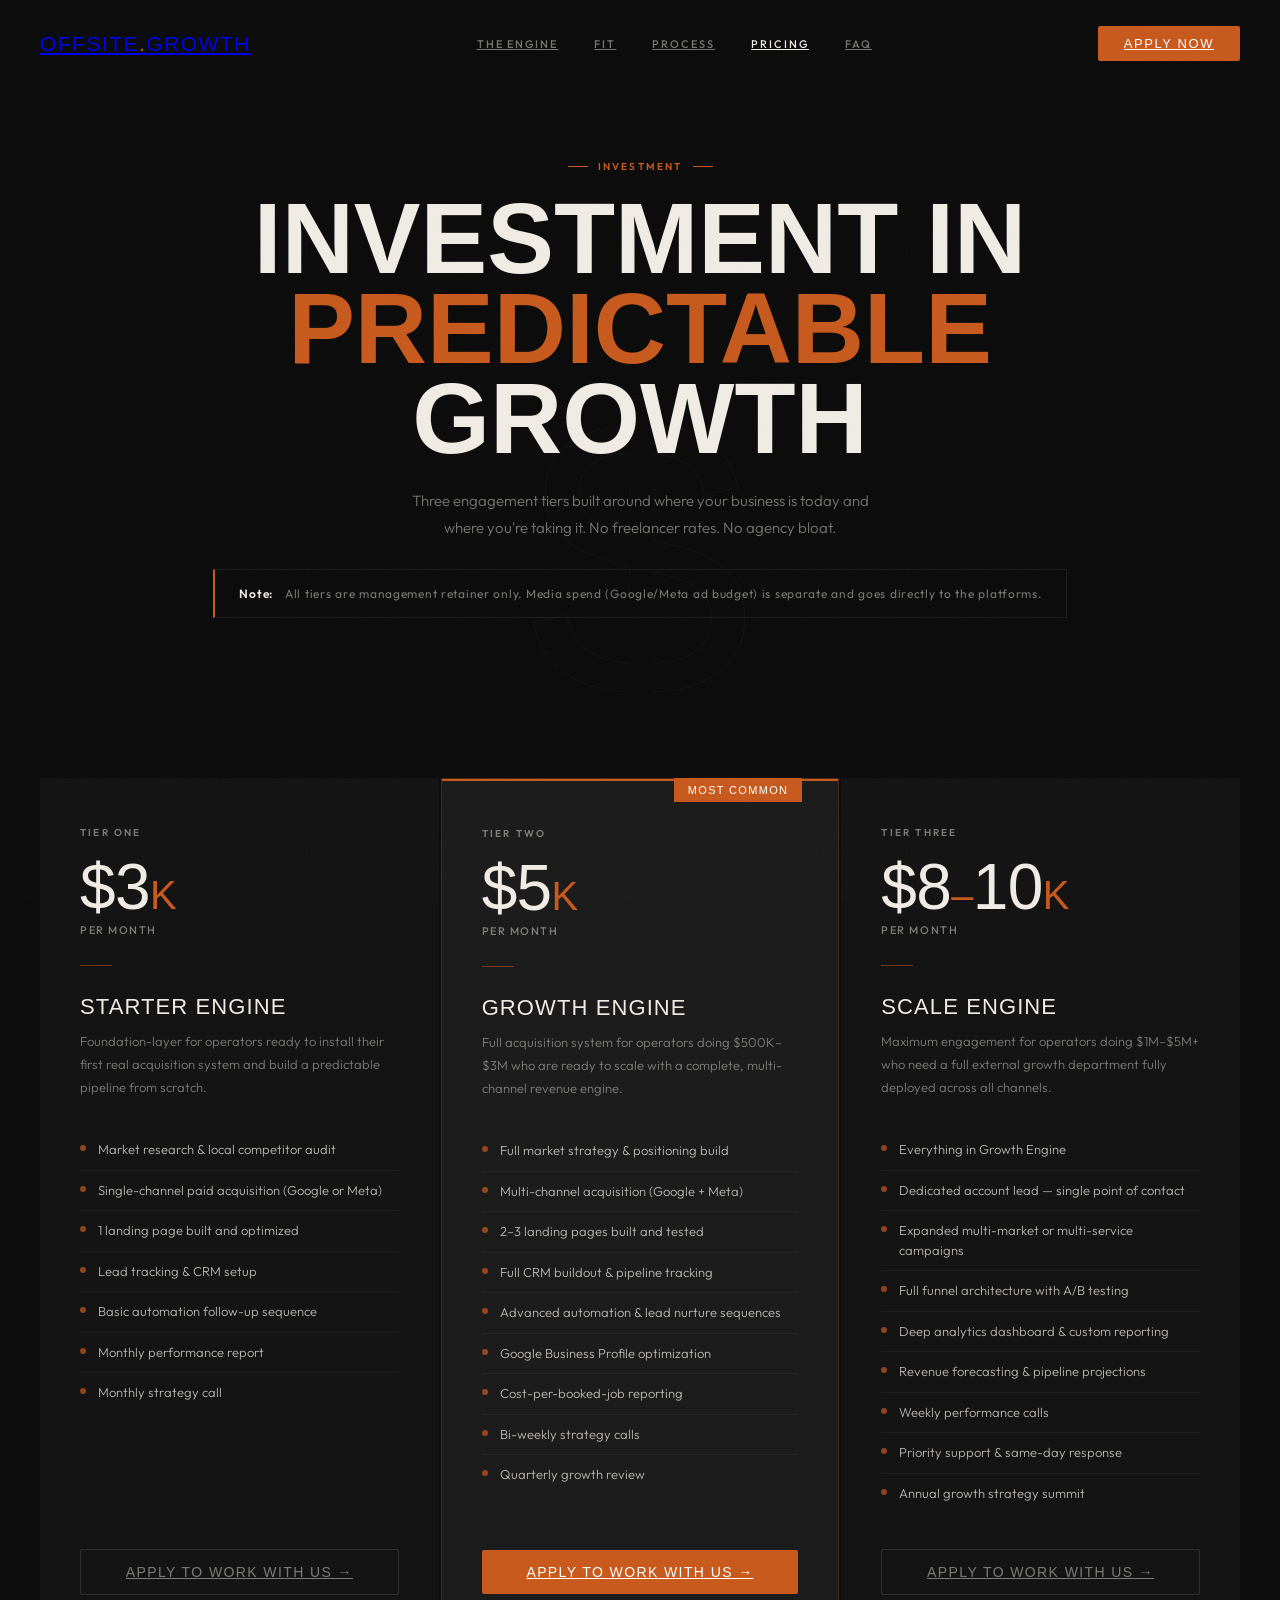
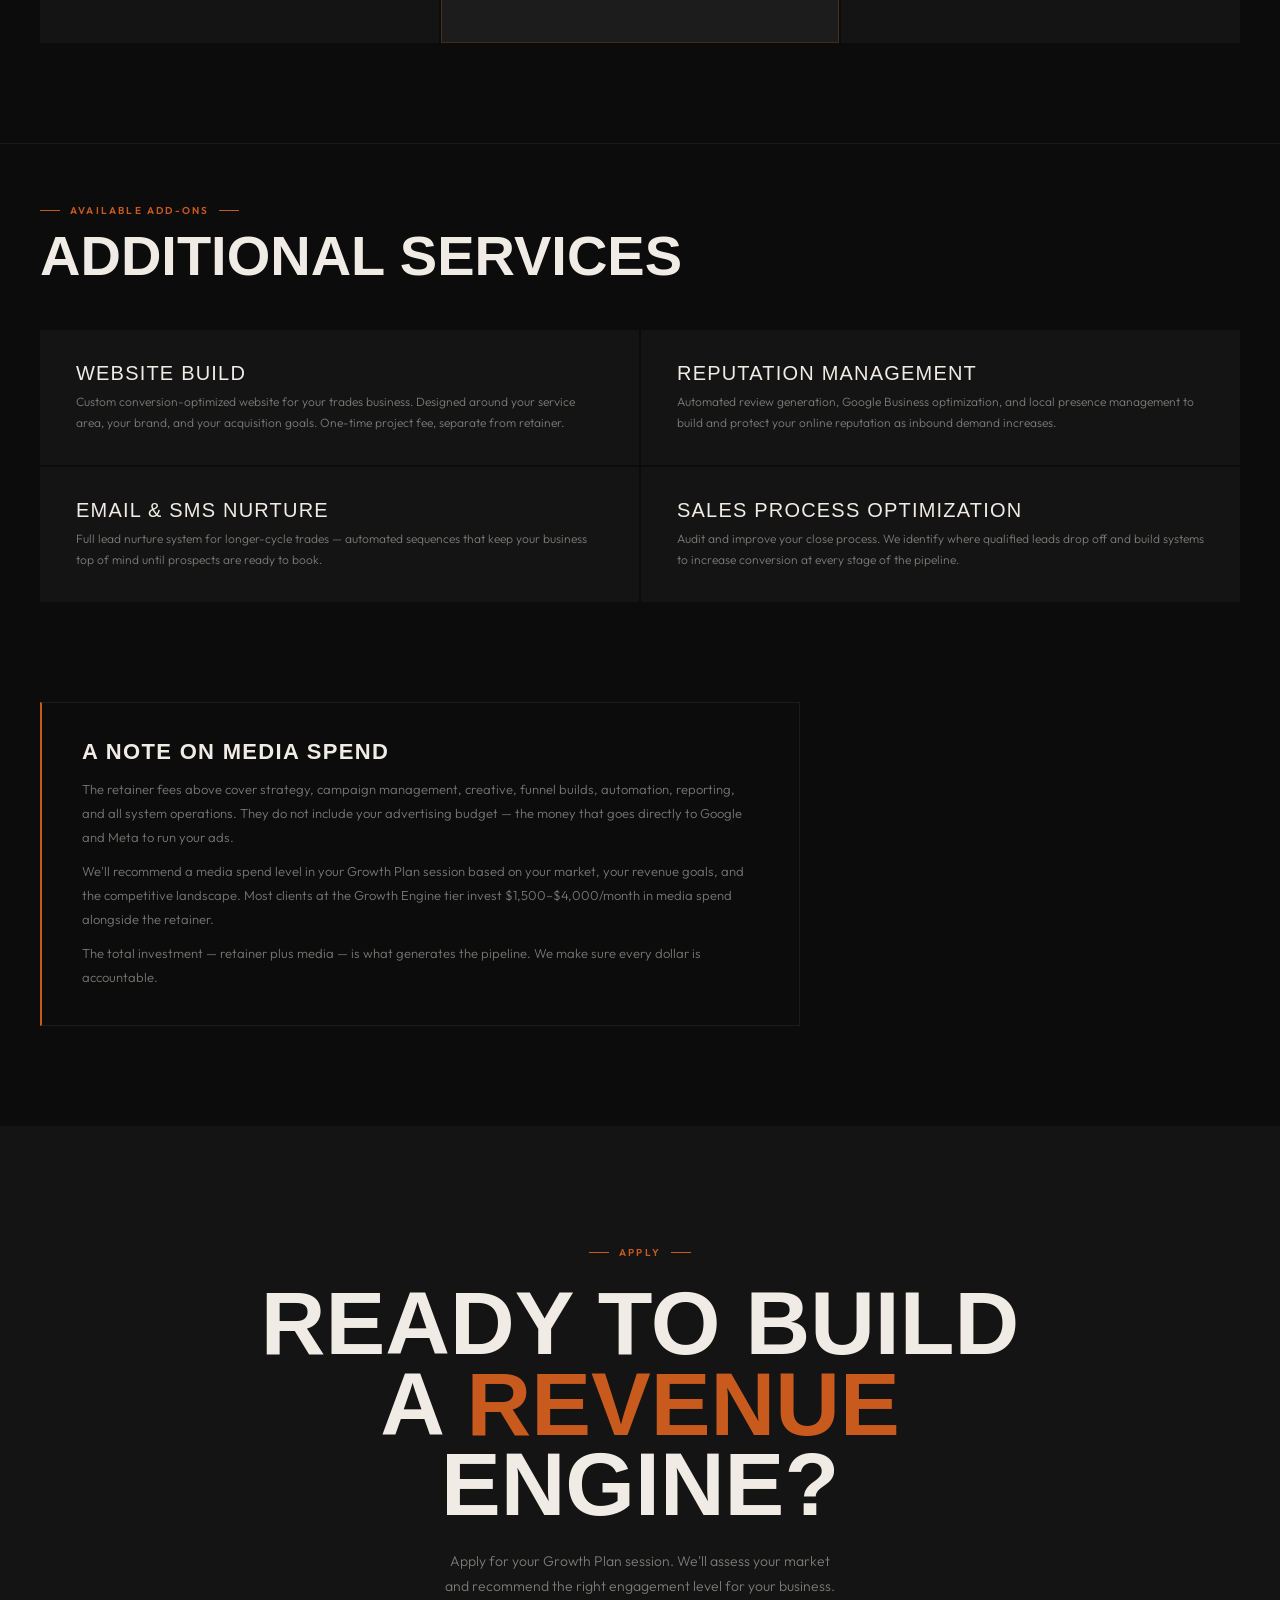
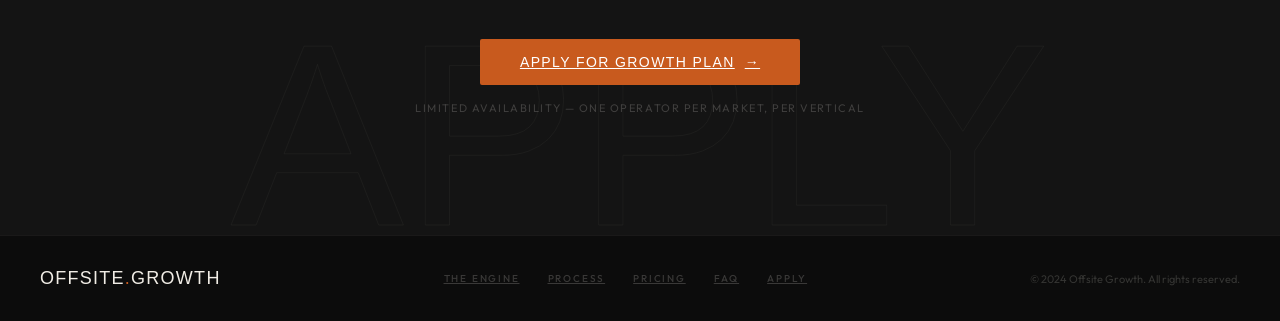
==== pricing.html @ 23413824 "Add files via upload" ====
<!DOCTYPE html>
<html lang="en">
<head>
<meta charset="UTF-8">
<meta name="viewport" content="width=device-width, initial-scale=1.0">
<title>Pricing — Offsite Growth</title>
<meta name="description" content="Investment in predictable revenue growth. Offsite Growth retainer tiers for trades and construction operators doing $500k–$5M+.">
<link rel="preconnect" href="https://fonts.googleapis.com">
<link rel="preconnect" href="https://fonts.gstatic.com" crossorigin>
<link href="https://fonts.googleapis.com/css2?family=Outfit:wght@300;400;500;600&display=swap" rel="stylesheet">
<link href="https://api.fontshare.com/v2/css?f[]=clash-display@500,600,700&display=swap" rel="stylesheet">
<style>
*, *::before, *::after { box-sizing: border-box; margin: 0; padding: 0; }
:root {
  --ink:    #0c0c0c;
  --ink-2:  #141414;
  --ink-3:  #1c1c1c;
  --ink-4:  #222222;
  --paper:  #f0ece5;
  --dim:    rgba(240,236,229,0.48);
  --faint:  rgba(240,236,229,0.14);
  --fire:   #c85a1e;
  --fire-2: #e06428;
  --ff-d: 'Clash Display', sans-serif;
  --ff-b: 'Outfit', sans-serif;
  --ease: cubic-bezier(0.16, 1, 0.3, 1);
}
html { scroll-behavior: smooth; }
body { background: var(--ink); color: var(--paper); font-family: var(--ff-b); font-weight: 400; -webkit-font-smoothing: antialiased; overflow-x: hidden; }
body::after { content:''; position:fixed; inset:0; background-image:url("data:image/svg+xml,%3Csvg xmlns='http://www.w3.org/2000/svg' width='300' height='300'%3E%3Cfilter id='g'%3E%3CfeTurbulence baseFrequency='0.8' numOctaves='4' stitchTiles='stitch'/%3E%3C/filter%3E%3Crect width='100%25' height='100%25' filter='url(%23g)' opacity='1'/%3E%3C/svg%3E"); opacity:.03; pointer-events:none; z-index:9998; }
::-webkit-scrollbar { width:3px; } ::-webkit-scrollbar-track { background:var(--ink); } ::-webkit-scrollbar-thumb { background:var(--fire); }
.container { max-width:1280px; margin:0 auto; padding:0 40px; }

/* HEADER */
header { position:fixed; top:0; left:0; right:0; z-index:200; padding:26px 0; transition:padding .4s var(--ease), background .4s, border-color .4s; border-bottom:1px solid transparent; }
header.stuck { padding:14px 0; background:rgba(12,12,12,.97); backdrop-filter:blur(16px); border-color:rgba(240,236,229,.06); }
.hdr-inner { display:flex; align-items:center; justify-content:space-between; }
.logo { font-family:var(--ff-d); font-size:21px; letter-spacing:.07em; }
.logo .f { color:var(--fire); }
nav { display:flex; align-items:center; gap:36px; }
nav a { font-size:11px; font-weight:500; letter-spacing:.18em; text-transform:uppercase; color:var(--dim); transition:color .2s; }
nav a:hover, nav a.active { color:var(--paper); }
.hdr-apply { font-family:var(--ff-d); font-size:13px; letter-spacing:.12em; text-transform:uppercase; padding:10px 26px; background:var(--fire); color:#fff; border-radius:2px; transition:all .25s var(--ease); }
.hdr-apply:hover { background:var(--fire-2); transform:translateY(-1px); }

/* REVEAL */
.r { opacity:0; transform:translateY(28px); transition:opacity .7s var(--ease), transform .7s var(--ease); }
.r.on { opacity:1; transform:none; }
.d1{transition-delay:.08s} .d2{transition-delay:.16s} .d3{transition-delay:.24s} .d4{transition-delay:.32s}

/* HERO */
.hero-p {
  padding: 160px 0 80px;
  background: var(--ink);
  text-align: center;
  position: relative; overflow: hidden;
}
.hero-p::before {
  content: '$';
  position: absolute; left: 50%; bottom: -60px; transform: translateX(-50%);
  font-family: var(--ff-d); font-size: 400px; line-height: 1;
  color: transparent; -webkit-text-stroke: 1px rgba(240,236,229,.03);
  pointer-events: none; user-select: none;
}
.hero-p-inner { position: relative; z-index: 2; }
.stag { font-size:10px; font-weight:600; letter-spacing:.22em; text-transform:uppercase; color:var(--fire); display:flex; align-items:center; gap:10px; justify-content:center; }
.stag::before { content:''; width:20px; height:1px; background:var(--fire); }
.stag::after { content:''; width:20px; height:1px; background:var(--fire); }
.hero-p h1 {
  font-family: var(--ff-d); font-size: clamp(52px, 8vw, 100px);
  line-height: .9; text-transform: uppercase; margin: 20px auto 24px; max-width: 860px;
}
.hero-p h1 .fire { color: var(--fire); }
.hero-p p { font-size:15px; font-weight:300; color:var(--dim); max-width:460px; margin:0 auto; line-height:1.8; }
.price-disclaimer {
  display:inline-flex; align-items:center; gap:12px;
  margin-top:28px; padding:14px 24px;
  border:1px solid rgba(240,236,229,.08); border-left:2px solid var(--fire);
  font-size:12px; font-weight:400; letter-spacing:.06em; color:var(--dim); line-height:1.6;
}
.price-disclaimer strong { color:var(--paper); font-weight:600; }

/* TIERS */
.tiers { padding:80px 0 100px; background:var(--ink); }
.tiers-grid { display:grid; grid-template-columns:repeat(3,1fr); gap:2px; }

/* CARD */
.tier-card {
  background: var(--ink-2);
  padding: 48px 40px;
  position: relative;
  transition: background .3s var(--ease), transform .3s var(--ease);
  display: flex; flex-direction: column;
}
.tier-card:hover { background: var(--ink-3); transform: translateY(-4px); }
.tier-card.featured { background: var(--ink-3); border: 1px solid rgba(200,90,30,.25); }
.tier-card.featured::before { content:''; position:absolute; top:0; left:0; right:0; height:2px; background:var(--fire); }
.tier-badge {
  position: absolute; top: -1px; right: 36px;
  font-family:var(--ff-d); font-size:11px; letter-spacing:.12em; text-transform:uppercase;
  background:var(--fire); color:#fff; padding:6px 14px;
}
.tier-name { font-size:10px; font-weight:600; letter-spacing:.22em; text-transform:uppercase; color:var(--dim); margin-bottom:16px; }
.tier-price {
  font-family:var(--ff-d); font-size:64px; line-height:1; letter-spacing:-.01em; margin-bottom:4px;
}
.tier-price .f { color:var(--fire); font-size:40px; }
.tier-mo { font-size:11px; font-weight:500; letter-spacing:.14em; text-transform:uppercase; color:var(--dim); margin-bottom:28px; }
.tier-line { width:32px; height:1px; background:var(--fire); margin-bottom:28px; opacity:.5; }
.tier-headline { font-family:var(--ff-d); font-size:22px; letter-spacing:.05em; text-transform:uppercase; margin-bottom:10px; }
.tier-sub { font-size:13px; font-weight:300; color:var(--dim); line-height:1.75; margin-bottom:32px; }
.tier-list { list-style:none; flex:1; }
.tier-list li {
  display:flex; align-items:flex-start; gap:12px;
  padding:10px 0; border-bottom:1px solid rgba(240,236,229,.05);
  font-size:13px; font-weight:300; line-height:1.5; color:rgba(240,236,229,.75);
}
.tier-list li:last-child { border-bottom:none; }
.tl-dot { width:6px; height:6px; background:var(--fire); border-radius:50%; flex-shrink:0; margin-top:5px; opacity:.7; }
.tier-cta-wrap { margin-top:36px; }
.tier-cta {
  display:block; text-align:center;
  font-family:var(--ff-d); font-size:14px; letter-spacing:.1em; text-transform:uppercase;
  padding:14px 24px; border-radius:2px; transition:all .3s var(--ease);
}
.tier-cta-primary { background:var(--fire); color:#fff; }
.tier-cta-primary:hover { background:var(--fire-2); transform:translateY(-2px); box-shadow:0 10px 32px rgba(200,90,30,.3); }
.tier-cta-ghost { background:transparent; color:var(--dim); border:1px solid rgba(240,236,229,.12); }
.tier-cta-ghost:hover { color:var(--paper); border-color:rgba(240,236,229,.25); }

/* ADDONS */
.addons { padding:60px 0 100px; background:var(--ink); border-top:1px solid rgba(240,236,229,.06); }
.addons-head { margin-bottom:48px; }
.addons-head h2 { font-family:var(--ff-d); font-size:clamp(36px,4.5vw,56px); line-height:.9; text-transform:uppercase; margin-top:14px; }
.addons-grid { display:grid; grid-template-columns:repeat(2,1fr); gap:2px; }
.addon-item { background:var(--ink-2); padding:32px 36px; transition:background .25s; }
.addon-item:hover { background:var(--ink-3); }
.addon-name { font-family:var(--ff-d); font-size:20px; letter-spacing:.06em; text-transform:uppercase; margin-bottom:6px; }
.addon-desc { font-size:12px; font-weight:300; color:var(--dim); line-height:1.75; }

/* NOTE */
.note-section { padding:0 0 100px; background:var(--ink); }
.note-inner { border:1px solid rgba(240,236,229,.07); border-left:2px solid var(--fire); padding:36px 40px; max-width:760px; }
.note-inner h3 { font-family:var(--ff-d); font-size:22px; letter-spacing:.06em; text-transform:uppercase; margin-bottom:12px; }
.note-inner p { font-size:13px; font-weight:300; color:var(--dim); line-height:1.85; margin-bottom:10px; }
.note-inner p:last-child { margin-bottom:0; }

/* FINAL CTA */
.cta-final { padding:120px 0; background:var(--ink-2); text-align:center; position:relative; overflow:hidden; }
.cta-final::before { content:'APPLY'; position:absolute; left:50%; bottom:-30px; transform:translateX(-50%); font-family:var(--ff-d); font-size:260px; text-transform:uppercase; color:transparent; -webkit-text-stroke:1px rgba(240,236,229,.04); pointer-events:none; user-select:none; line-height:1; white-space:nowrap; }
.ctaf-inner { position:relative; z-index:2; }
.cta-stag { justify-content:center; margin-bottom:24px; }
.cta-h2 { font-family:var(--ff-d); font-size:clamp(48px,7vw,92px); line-height:.9; text-transform:uppercase; margin:0 auto 24px; max-width:800px; }
.cta-h2 .fire { color:var(--fire); }
.cta-sub { font-size:14px; font-weight:300; color:var(--dim); max-width:400px; margin:0 auto 40px; line-height:1.8; }
.btn-fire { font-family:var(--ff-d); font-size:14px; letter-spacing:.1em; text-transform:uppercase; display:inline-flex; align-items:center; gap:10px; padding:15px 40px; background:var(--fire); color:#fff; border-radius:2px; transition:all .3s var(--ease); }
.btn-fire:hover { background:var(--fire-2); transform:translateY(-2px); box-shadow:0 12px 36px rgba(200,90,30,.3); }
.cta-note { font-size:11px; font-weight:400; letter-spacing:.14em; text-transform:uppercase; color:rgba(240,236,229,.2); margin-top:16px; }

/* FOOTER */
footer { background:var(--ink); border-top:1px solid rgba(240,236,229,.06); padding:32px 0; }
.foot-inner { display:flex; justify-content:space-between; align-items:center; flex-wrap:wrap; gap:20px; }
.foot-logo { font-family:var(--ff-d); font-size:18px; letter-spacing:.07em; }
.foot-logo span { color:var(--fire); }
.foot-links { display:flex; gap:28px; flex-wrap:wrap; }
.foot-links a { font-size:10px; font-weight:500; letter-spacing:.18em; text-transform:uppercase; color:rgba(240,236,229,.2); transition:color .2s; }
.foot-links a:hover { color:var(--dim); }
.foot-copy { font-size:11px; color:rgba(240,236,229,.18); }

/* RESPONSIVE */
@media (max-width: 1024px) { .tiers-grid { grid-template-columns: 1fr; max-width: 560px; margin: 0 auto; } .addons-grid { grid-template-columns: 1fr; } .tier-card.featured { transform: none; } }
@media (max-width: 768px) { .container { padding: 0 24px; } nav { display: none; } }
</style>
</head>
<body>

<!-- HEADER -->
<header id="hdr">
  <div class="container">
    <div class="hdr-inner">
      <a href="index.html" class="logo">OFFSITE<span class="f">.</span>GROWTH</a>
      <nav>
        <a href="index.html#engine">The Engine</a>
        <a href="index.html#who">Fit</a>
        <a href="index.html#process">Process</a>
        <a href="pricing.html" class="active">Pricing</a>
        <a href="index.html#faq">FAQ</a>
      </nav>
      <a href="index.html#form" class="hdr-apply">Apply Now</a>
    </div>
  </div>
</header>

<!-- HERO -->
<section class="hero-p">
  <div class="container hero-p-inner">
    <div class="stag r">Investment</div>
    <h1 class="r d1">Investment in<br><span class="fire">Predictable</span> Growth</h1>
    <p class="r d2">Three engagement tiers built around where your business is today and where you're taking it. No freelancer rates. No agency bloat.</p>
    <div class="r d3" style="display:flex;justify-content:center;">
      <div class="price-disclaimer">
        <strong>Note:</strong> All tiers are management retainer only. Media spend (Google/Meta ad budget) is separate and goes directly to the platforms.
      </div>
    </div>
  </div>
</section>

<!-- TIERS -->
<section class="tiers">
  <div class="container">
    <div class="tiers-grid">

      <!-- TIER 1: STARTER -->
      <div class="tier-card r d1">
        <div class="tier-name">Tier One</div>
        <div class="tier-price">$3<span class="f">K</span></div>
        <div class="tier-mo">Per Month</div>
        <div class="tier-line"></div>
        <div class="tier-headline">Starter Engine</div>
        <p class="tier-sub">Foundation-layer for operators ready to install their first real acquisition system and build a predictable pipeline from scratch.</p>
        <ul class="tier-list">
          <li><div class="tl-dot"></div>Market research &amp; local competitor audit</li>
          <li><div class="tl-dot"></div>Single-channel paid acquisition (Google or Meta)</li>
          <li><div class="tl-dot"></div>1 landing page built and optimized</li>
          <li><div class="tl-dot"></div>Lead tracking &amp; CRM setup</li>
          <li><div class="tl-dot"></div>Basic automation follow-up sequence</li>
          <li><div class="tl-dot"></div>Monthly performance report</li>
          <li><div class="tl-dot"></div>Monthly strategy call</li>
        </ul>
        <div class="tier-cta-wrap">
          <a href="index.html#form" class="tier-cta tier-cta-ghost">Apply to Work With Us →</a>
        </div>
      </div>

      <!-- TIER 2: GROWTH (FEATURED) -->
      <div class="tier-card featured r d2">
        <div class="tier-badge">Most Common</div>
        <div class="tier-name">Tier Two</div>
        <div class="tier-price">$5<span class="f">K</span></div>
        <div class="tier-mo">Per Month</div>
        <div class="tier-line"></div>
        <div class="tier-headline">Growth Engine</div>
        <p class="tier-sub">Full acquisition system for operators doing $500K–$3M who are ready to scale with a complete, multi-channel revenue engine.</p>
        <ul class="tier-list">
          <li><div class="tl-dot"></div>Full market strategy &amp; positioning build</li>
          <li><div class="tl-dot"></div>Multi-channel acquisition (Google + Meta)</li>
          <li><div class="tl-dot"></div>2–3 landing pages built and tested</li>
          <li><div class="tl-dot"></div>Full CRM buildout &amp; pipeline tracking</li>
          <li><div class="tl-dot"></div>Advanced automation &amp; lead nurture sequences</li>
          <li><div class="tl-dot"></div>Google Business Profile optimization</li>
          <li><div class="tl-dot"></div>Cost-per-booked-job reporting</li>
          <li><div class="tl-dot"></div>Bi-weekly strategy calls</li>
          <li><div class="tl-dot"></div>Quarterly growth review</li>
        </ul>
        <div class="tier-cta-wrap">
          <a href="index.html#form" class="tier-cta tier-cta-primary">Apply to Work With Us →</a>
        </div>
      </div>

      <!-- TIER 3: SCALE -->
      <div class="tier-card r d3">
        <div class="tier-name">Tier Three</div>
        <div class="tier-price">$8<span class="f">–</span>10<span class="f">K</span></div>
        <div class="tier-mo">Per Month</div>
        <div class="tier-line"></div>
        <div class="tier-headline">Scale Engine</div>
        <p class="tier-sub">Maximum engagement for operators doing $1M–$5M+ who need a full external growth department fully deployed across all channels.</p>
        <ul class="tier-list">
          <li><div class="tl-dot"></div>Everything in Growth Engine</li>
          <li><div class="tl-dot"></div>Dedicated account lead — single point of contact</li>
          <li><div class="tl-dot"></div>Expanded multi-market or multi-service campaigns</li>
          <li><div class="tl-dot"></div>Full funnel architecture with A/B testing</li>
          <li><div class="tl-dot"></div>Deep analytics dashboard &amp; custom reporting</li>
          <li><div class="tl-dot"></div>Revenue forecasting &amp; pipeline projections</li>
          <li><div class="tl-dot"></div>Weekly performance calls</li>
          <li><div class="tl-dot"></div>Priority support &amp; same-day response</li>
          <li><div class="tl-dot"></div>Annual growth strategy summit</li>
        </ul>
        <div class="tier-cta-wrap">
          <a href="index.html#form" class="tier-cta tier-cta-ghost">Apply to Work With Us →</a>
        </div>
      </div>

    </div>
  </div>
</section>

<!-- ADD-ONS -->
<section class="addons">
  <div class="container">
    <div class="addons-head r">
      <div class="stag" style="justify-content:flex-start;">Available Add-ons</div>
      <h2>Additional Services</h2>
    </div>
    <div class="addons-grid">
      <div class="addon-item r d1">
        <div class="addon-name">Website Build</div>
        <p class="addon-desc">Custom conversion-optimized website for your trades business. Designed around your service area, your brand, and your acquisition goals. One-time project fee, separate from retainer.</p>
      </div>
      <div class="addon-item r d2">
        <div class="addon-name">Reputation Management</div>
        <p class="addon-desc">Automated review generation, Google Business optimization, and local presence management to build and protect your online reputation as inbound demand increases.</p>
      </div>
      <div class="addon-item r d3">
        <div class="addon-name">Email &amp; SMS Nurture</div>
        <p class="addon-desc">Full lead nurture system for longer-cycle trades — automated sequences that keep your business top of mind until prospects are ready to book.</p>
      </div>
      <div class="addon-item r d4">
        <div class="addon-name">Sales Process Optimization</div>
        <p class="addon-desc">Audit and improve your close process. We identify where qualified leads drop off and build systems to increase conversion at every stage of the pipeline.</p>
      </div>
    </div>
  </div>
</section>

<!-- NOTE -->
<section class="note-section">
  <div class="container">
    <div class="note-inner r">
      <h3>A Note on Media Spend</h3>
      <p>The retainer fees above cover strategy, campaign management, creative, funnel builds, automation, reporting, and all system operations. They do not include your advertising budget — the money that goes directly to Google and Meta to run your ads.</p>
      <p>We'll recommend a media spend level in your Growth Plan session based on your market, your revenue goals, and the competitive landscape. Most clients at the Growth Engine tier invest $1,500–$4,000/month in media spend alongside the retainer.</p>
      <p>The total investment — retainer plus media — is what generates the pipeline. We make sure every dollar is accountable.</p>
    </div>
  </div>
</section>

<!-- FINAL CTA -->
<section class="cta-final">
  <div class="container ctaf-inner">
    <div class="stag cta-stag r">Apply</div>
    <h2 class="cta-h2 r d1">Ready to Build<br>a <span class="fire">Revenue</span> Engine?</h2>
    <p class="cta-sub r d2">Apply for your Growth Plan session. We'll assess your market and recommend the right engagement level for your business.</p>
    <a href="index.html#form" class="btn-fire r d3">Apply for Growth Plan <span>→</span></a>
    <p class="cta-note r d4">Limited availability — one operator per market, per vertical</p>
  </div>
</section>

<!-- FOOTER -->
<footer>
  <div class="container">
    <div class="foot-inner">
      <div class="foot-logo">OFFSITE<span>.</span>GROWTH</div>
      <div class="foot-links">
        <a href="index.html#engine">The Engine</a>
        <a href="index.html#process">Process</a>
        <a href="pricing.html">Pricing</a>
        <a href="index.html#faq">FAQ</a>
        <a href="index.html#form">Apply</a>
      </div>
      <div class="foot-copy">© 2024 Offsite Growth. All rights reserved.</div>
    </div>
  </div>
</footer>

<script>
const hdr = document.getElementById('hdr');
window.addEventListener('scroll', () => hdr.classList.toggle('stuck', scrollY > 50), {passive:true});
const obs = new IntersectionObserver(entries => { entries.forEach(e => { if(e.isIntersecting){e.target.classList.add('on'); obs.unobserve(e.target);} }); }, {threshold:.07, rootMargin:'0px 0px -28px 0px'});
document.querySelectorAll('.r').forEach(el => obs.observe(el));
</script>
</body>
</html>
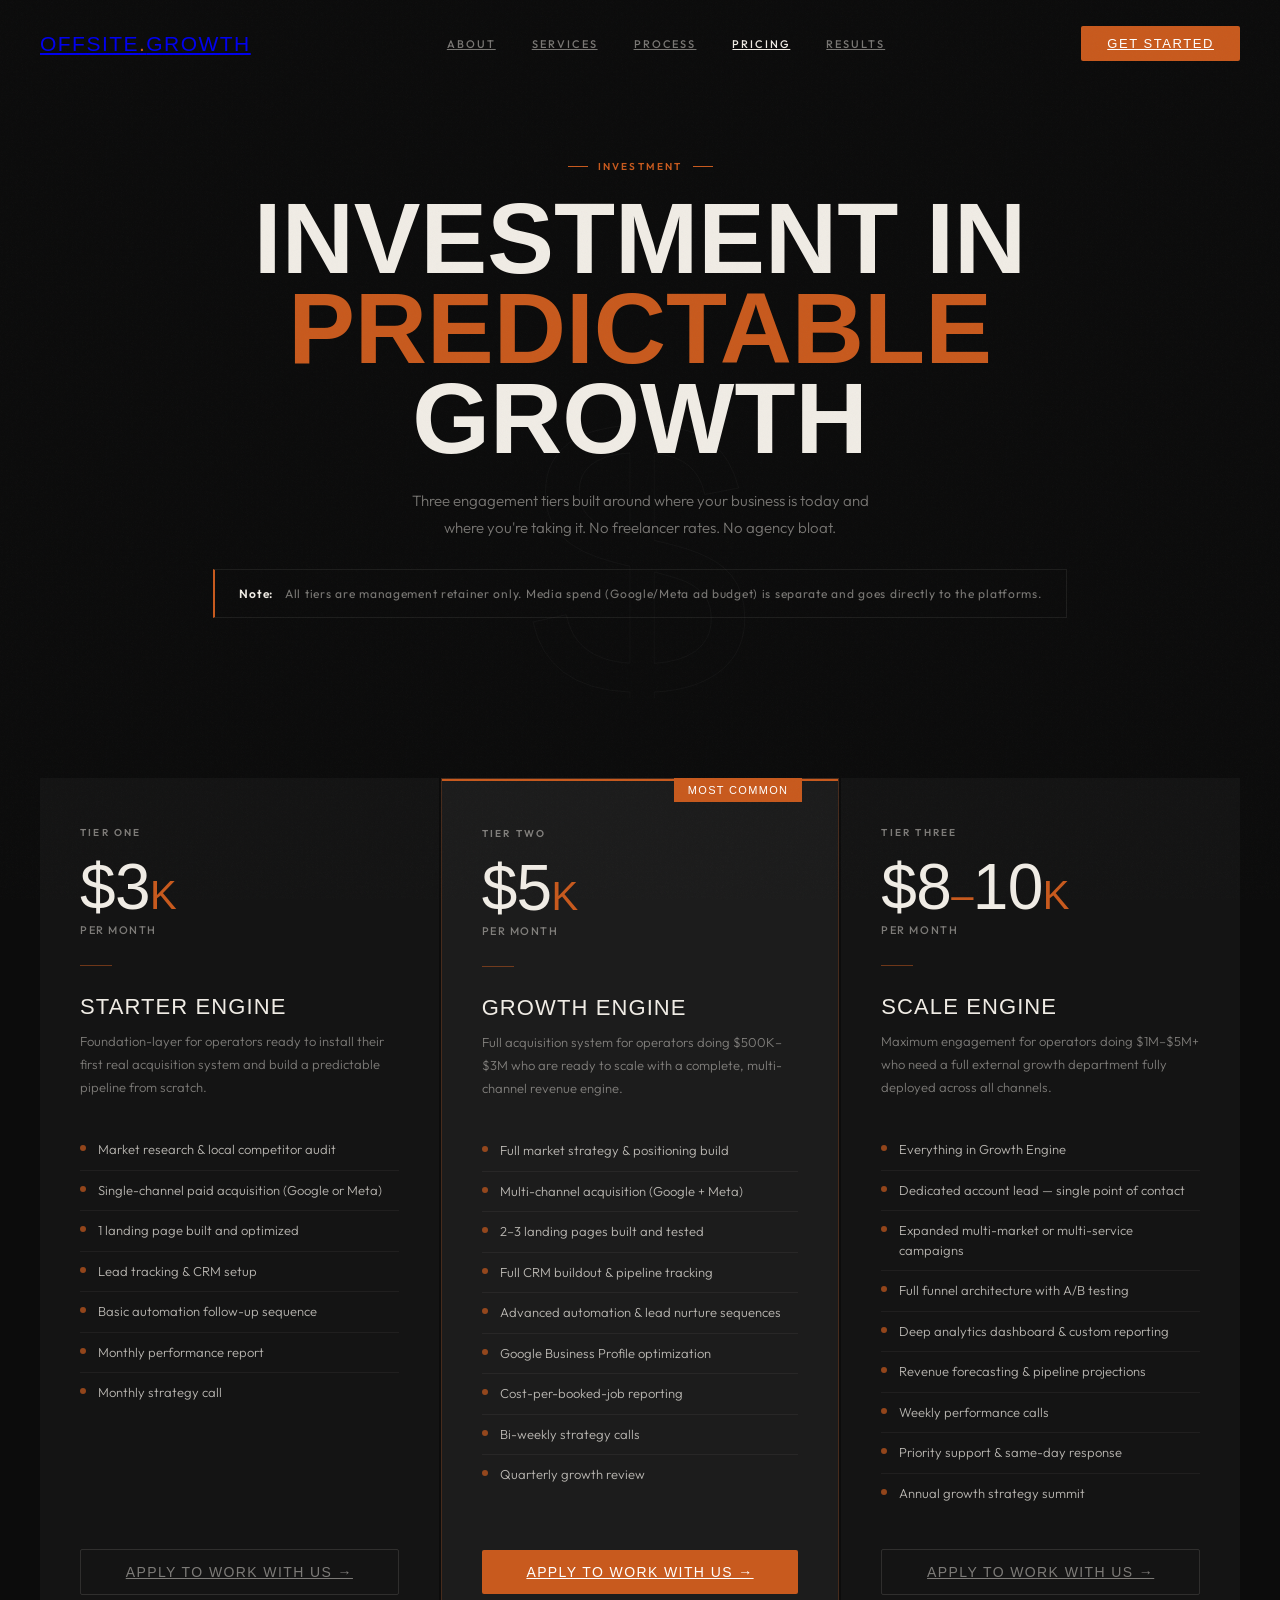
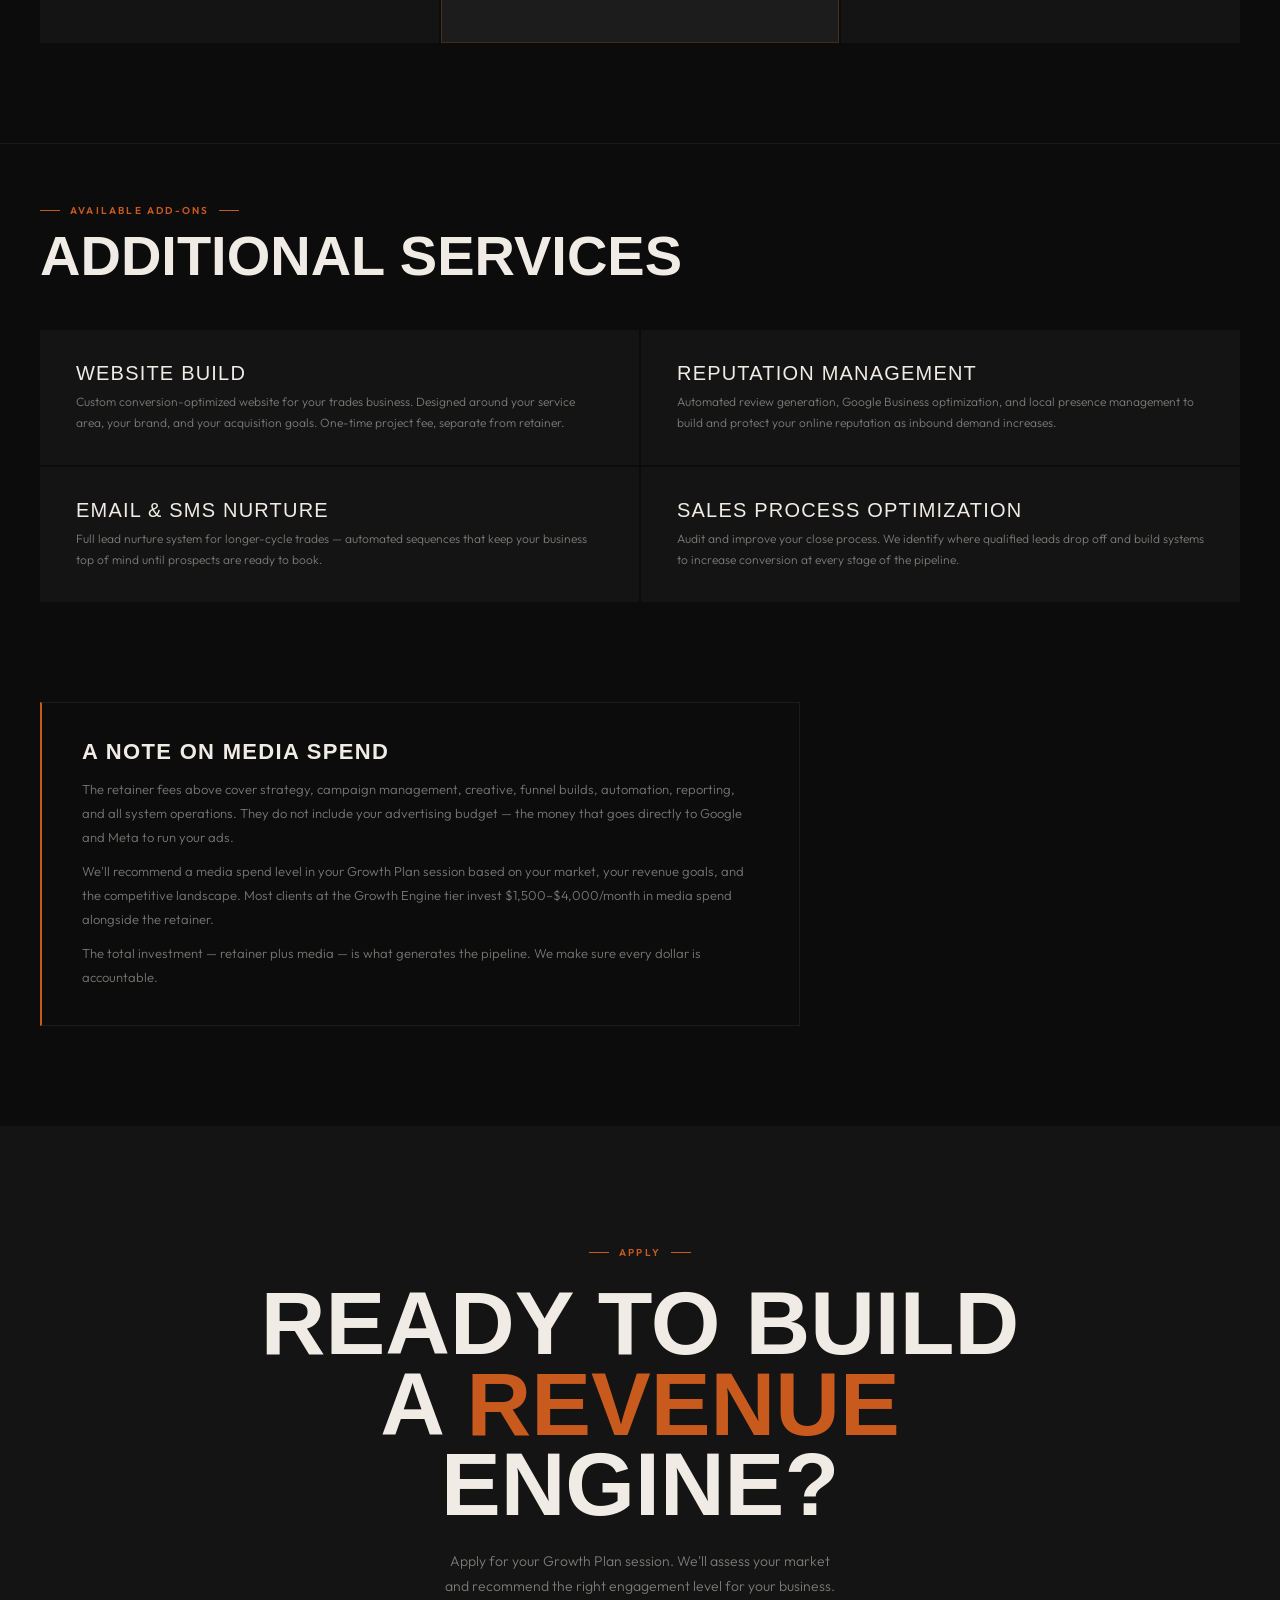
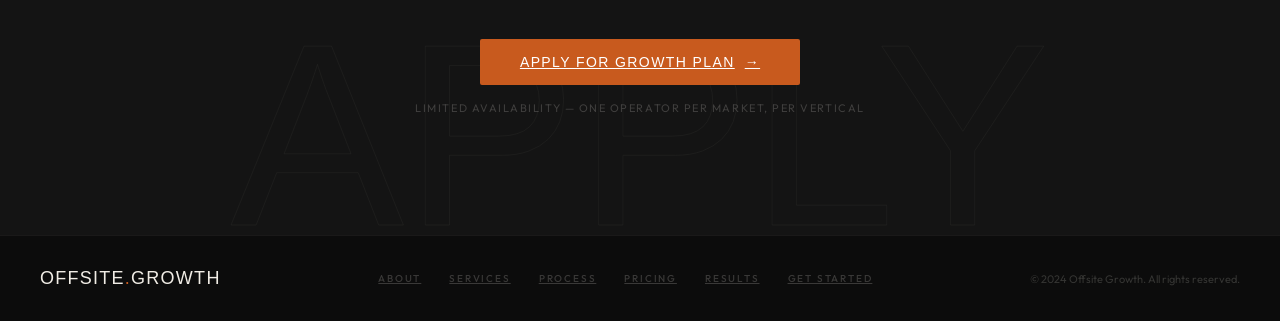
==== commit f20a7d68: "Add files via upload" ====
--- a/pricing.html
+++ b/pricing.html
@@ -180,13 +180,13 @@
     <div class="hdr-inner">
       <a href="index.html" class="logo">OFFSITE<span class="f">.</span>GROWTH</a>
       <nav>
-        <a href="index.html#engine">The Engine</a>
-        <a href="index.html#who">Fit</a>
+        <a href="index.html#about">About</a>
+        <a href="index.html#engine">Services</a>
         <a href="index.html#process">Process</a>
         <a href="pricing.html" class="active">Pricing</a>
-        <a href="index.html#faq">FAQ</a>
+        <a href="index.html#results">Results</a>
       </nav>
-      <a href="index.html#form" class="hdr-apply">Apply Now</a>
+      <a href="index.html#form" class="hdr-apply">Get Started</a>
     </div>
   </div>
 </header>
@@ -342,11 +342,12 @@
     <div class="foot-inner">
       <div class="foot-logo">OFFSITE<span>.</span>GROWTH</div>
       <div class="foot-links">
-        <a href="index.html#engine">The Engine</a>
+        <a href="index.html#about">About</a>
+        <a href="index.html#engine">Services</a>
         <a href="index.html#process">Process</a>
         <a href="pricing.html">Pricing</a>
-        <a href="index.html#faq">FAQ</a>
-        <a href="index.html#form">Apply</a>
+        <a href="index.html#results">Results</a>
+        <a href="index.html#form">Get Started</a>
       </div>
       <div class="foot-copy">© 2024 Offsite Growth. All rights reserved.</div>
     </div>
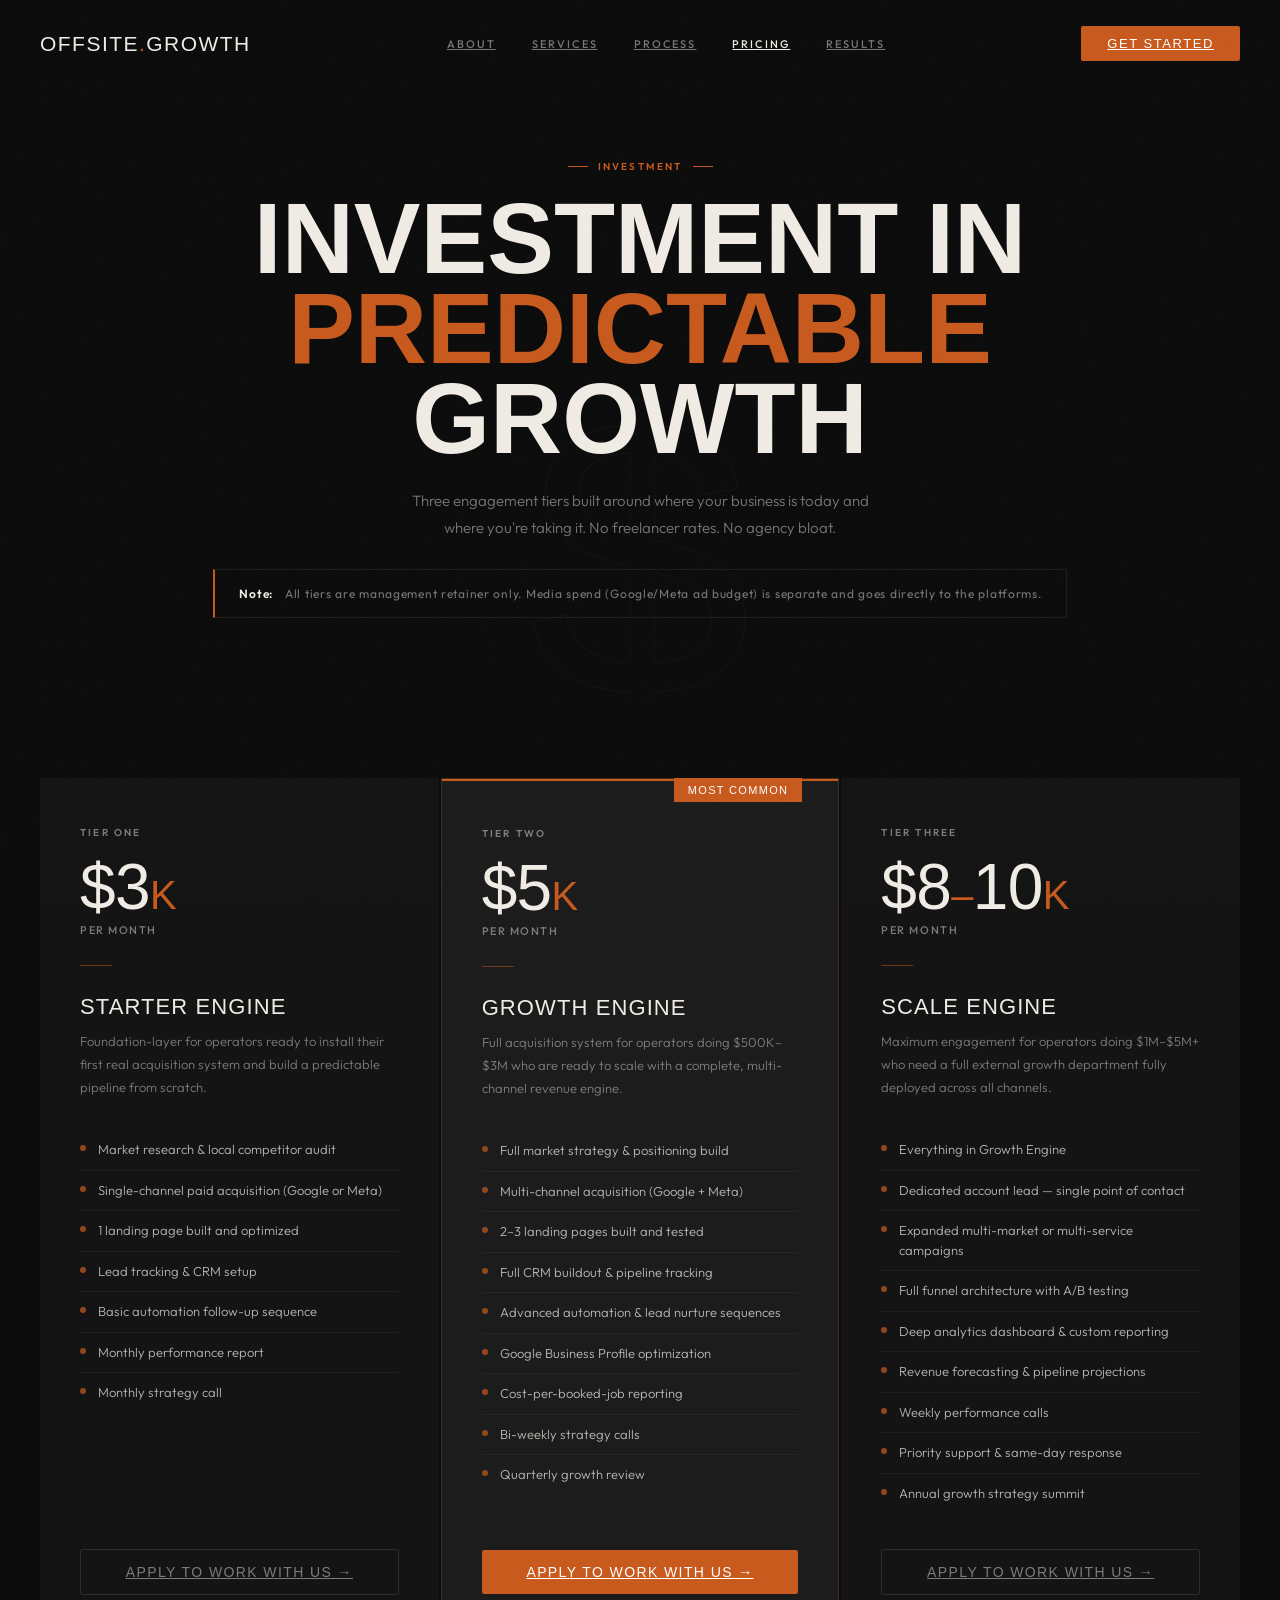
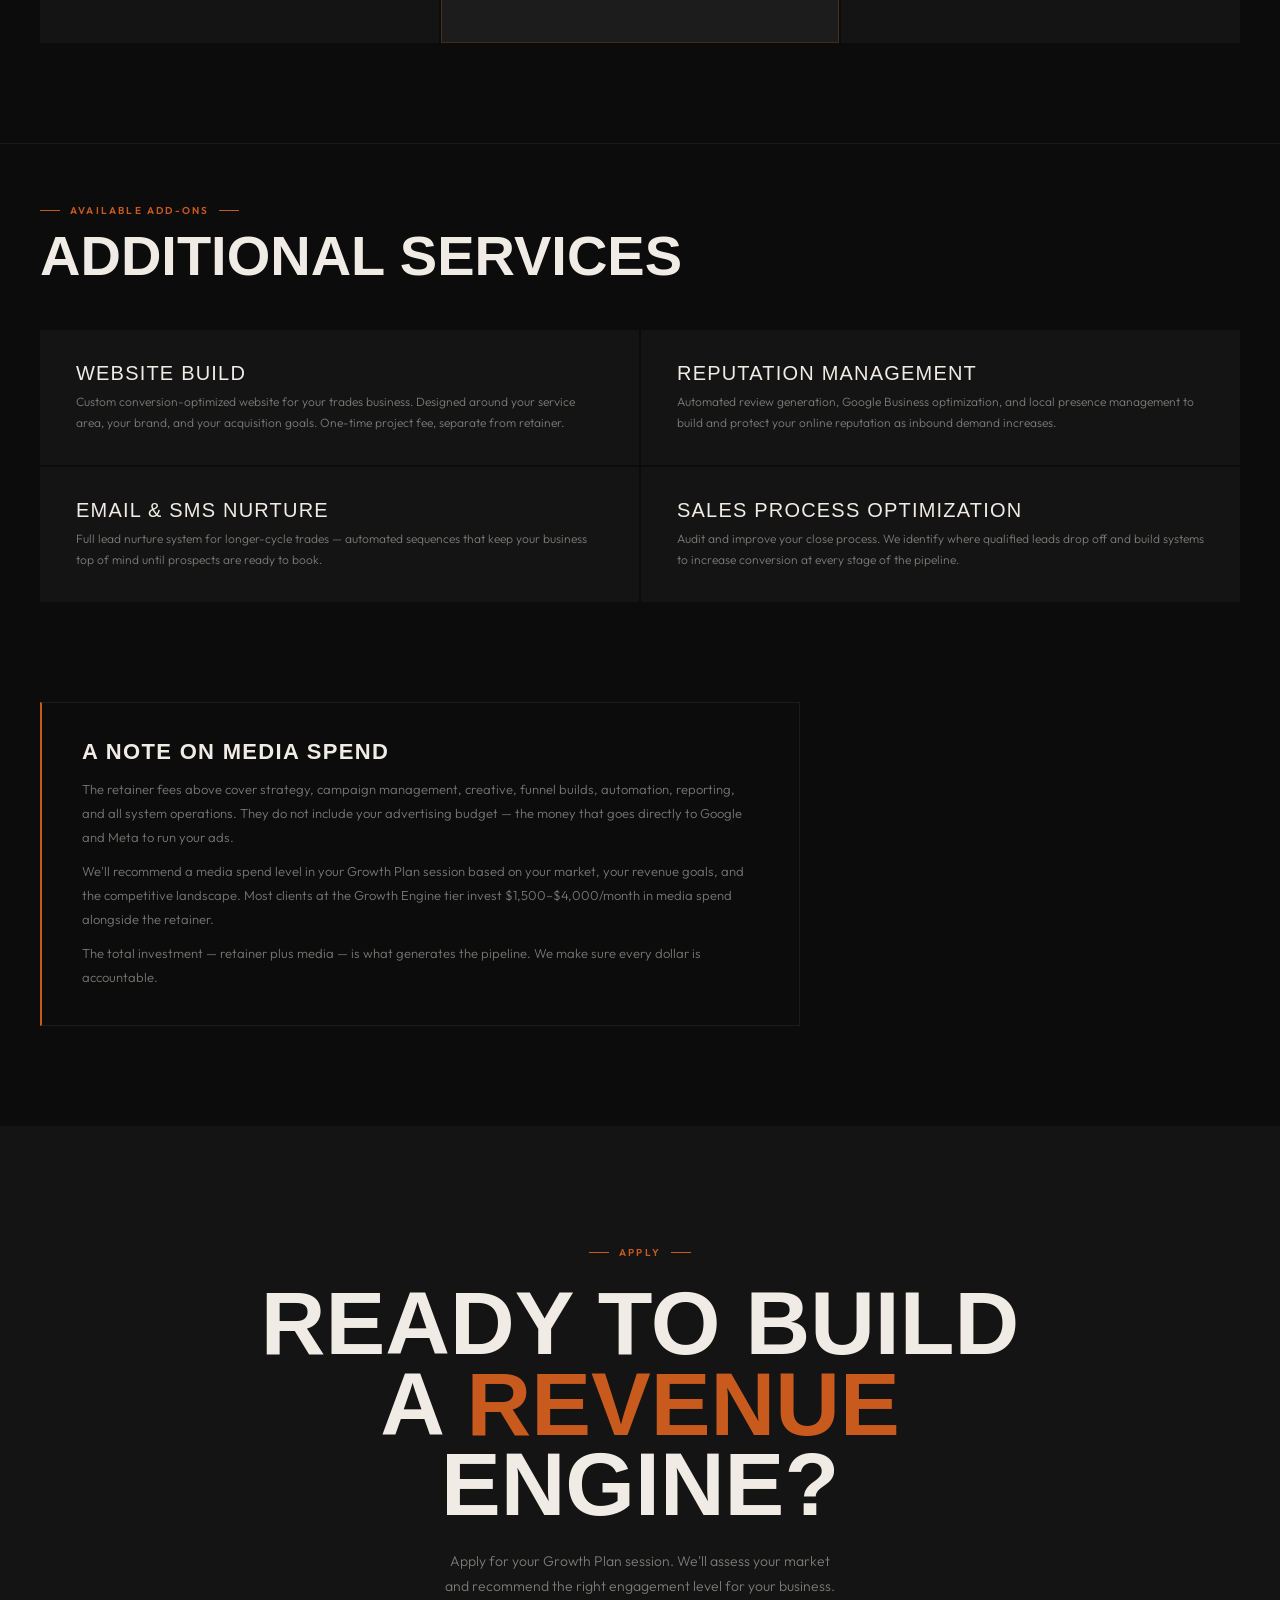
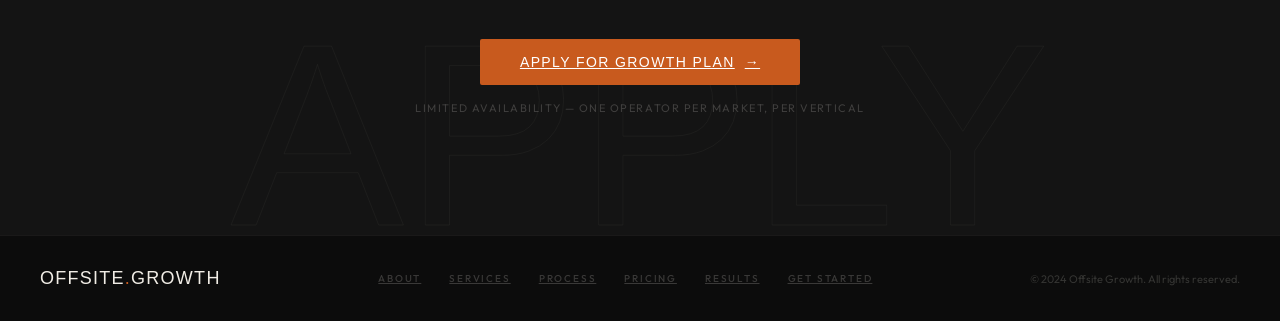
==== commit 10861eb0: "Add files via upload" ====
--- a/pricing.html
+++ b/pricing.html
@@ -35,7 +35,7 @@
 header { position:fixed; top:0; left:0; right:0; z-index:200; padding:26px 0; transition:padding .4s var(--ease), background .4s, border-color .4s; border-bottom:1px solid transparent; }
 header.stuck { padding:14px 0; background:rgba(12,12,12,.97); backdrop-filter:blur(16px); border-color:rgba(240,236,229,.06); }
 .hdr-inner { display:flex; align-items:center; justify-content:space-between; }
-.logo { font-family:var(--ff-d); font-size:21px; letter-spacing:.07em; }
+.logo { font-family:var(--ff-d); font-size:21px; letter-spacing:.07em; color:var(--paper); text-decoration:none; }
 .logo .f { color:var(--fire); }
 nav { display:flex; align-items:center; gap:36px; }
 nav a { font-size:11px; font-weight:500; letter-spacing:.18em; text-transform:uppercase; color:var(--dim); transition:color .2s; }
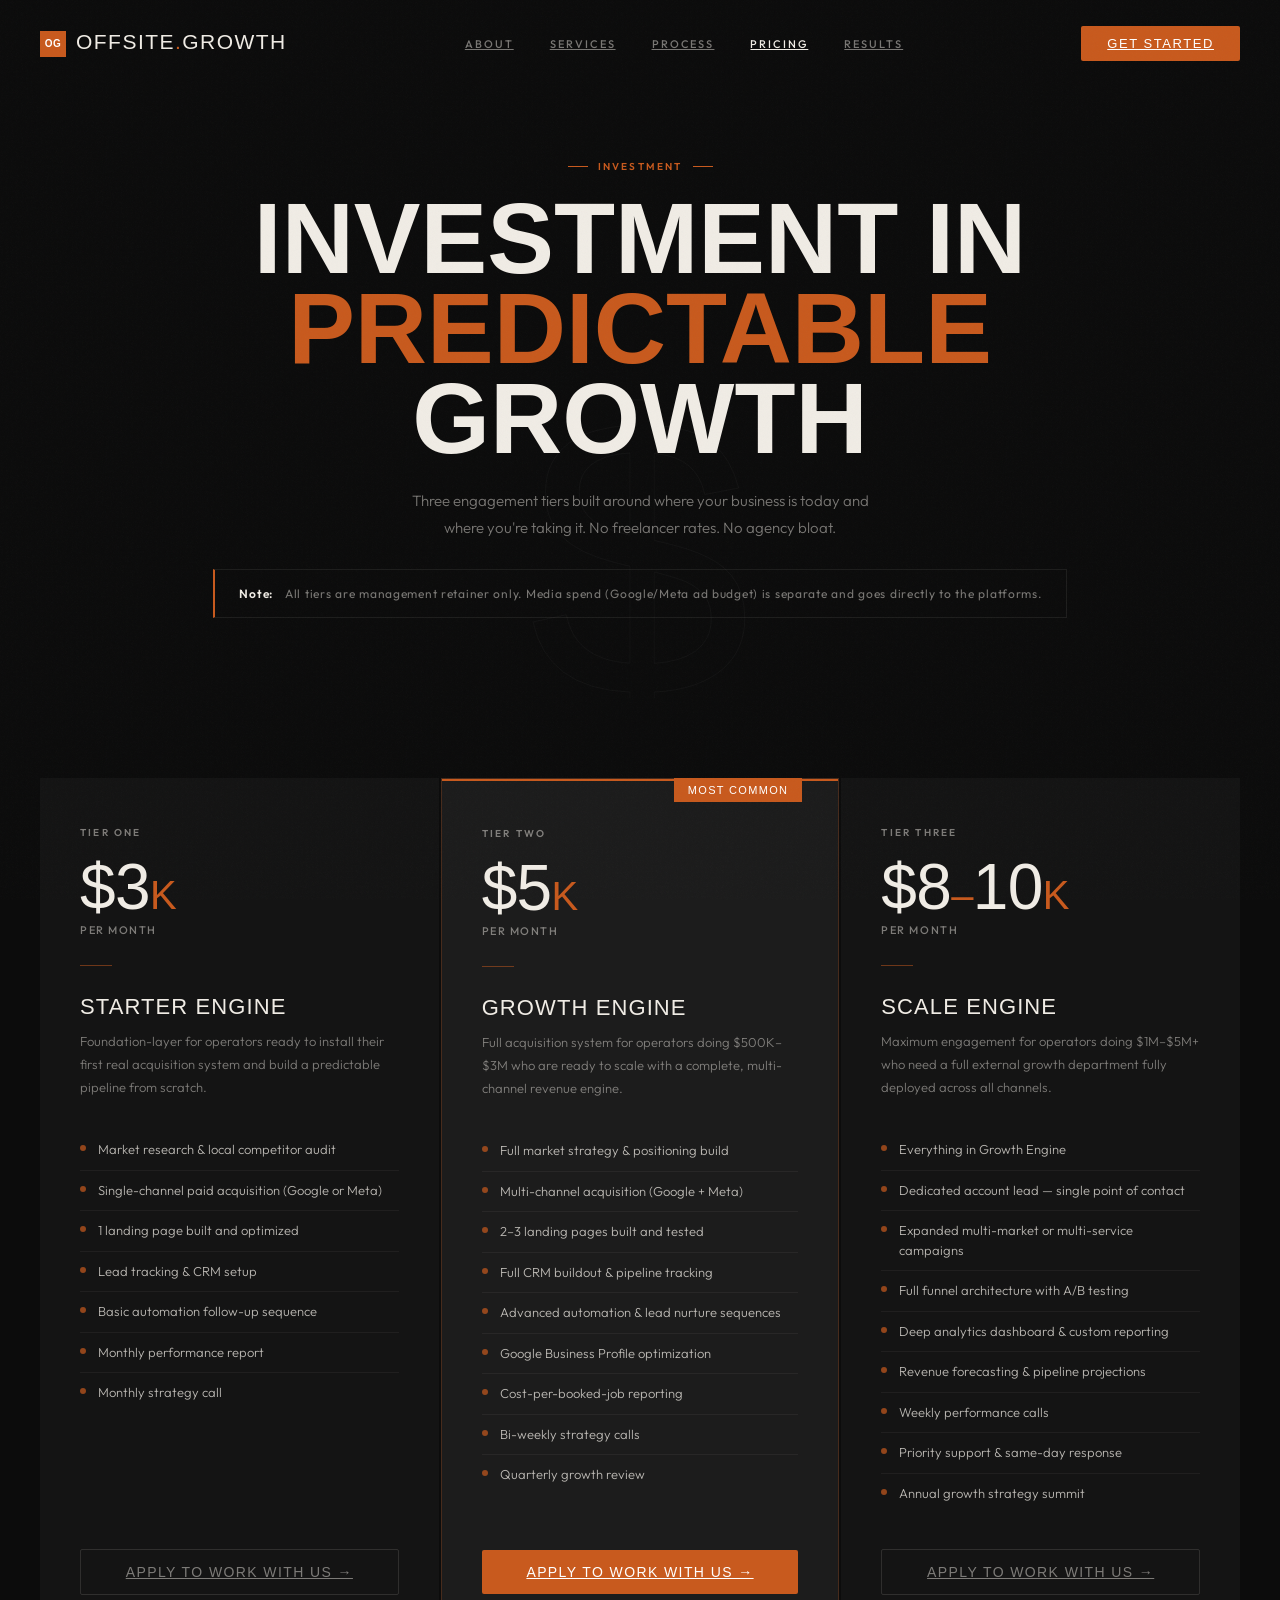
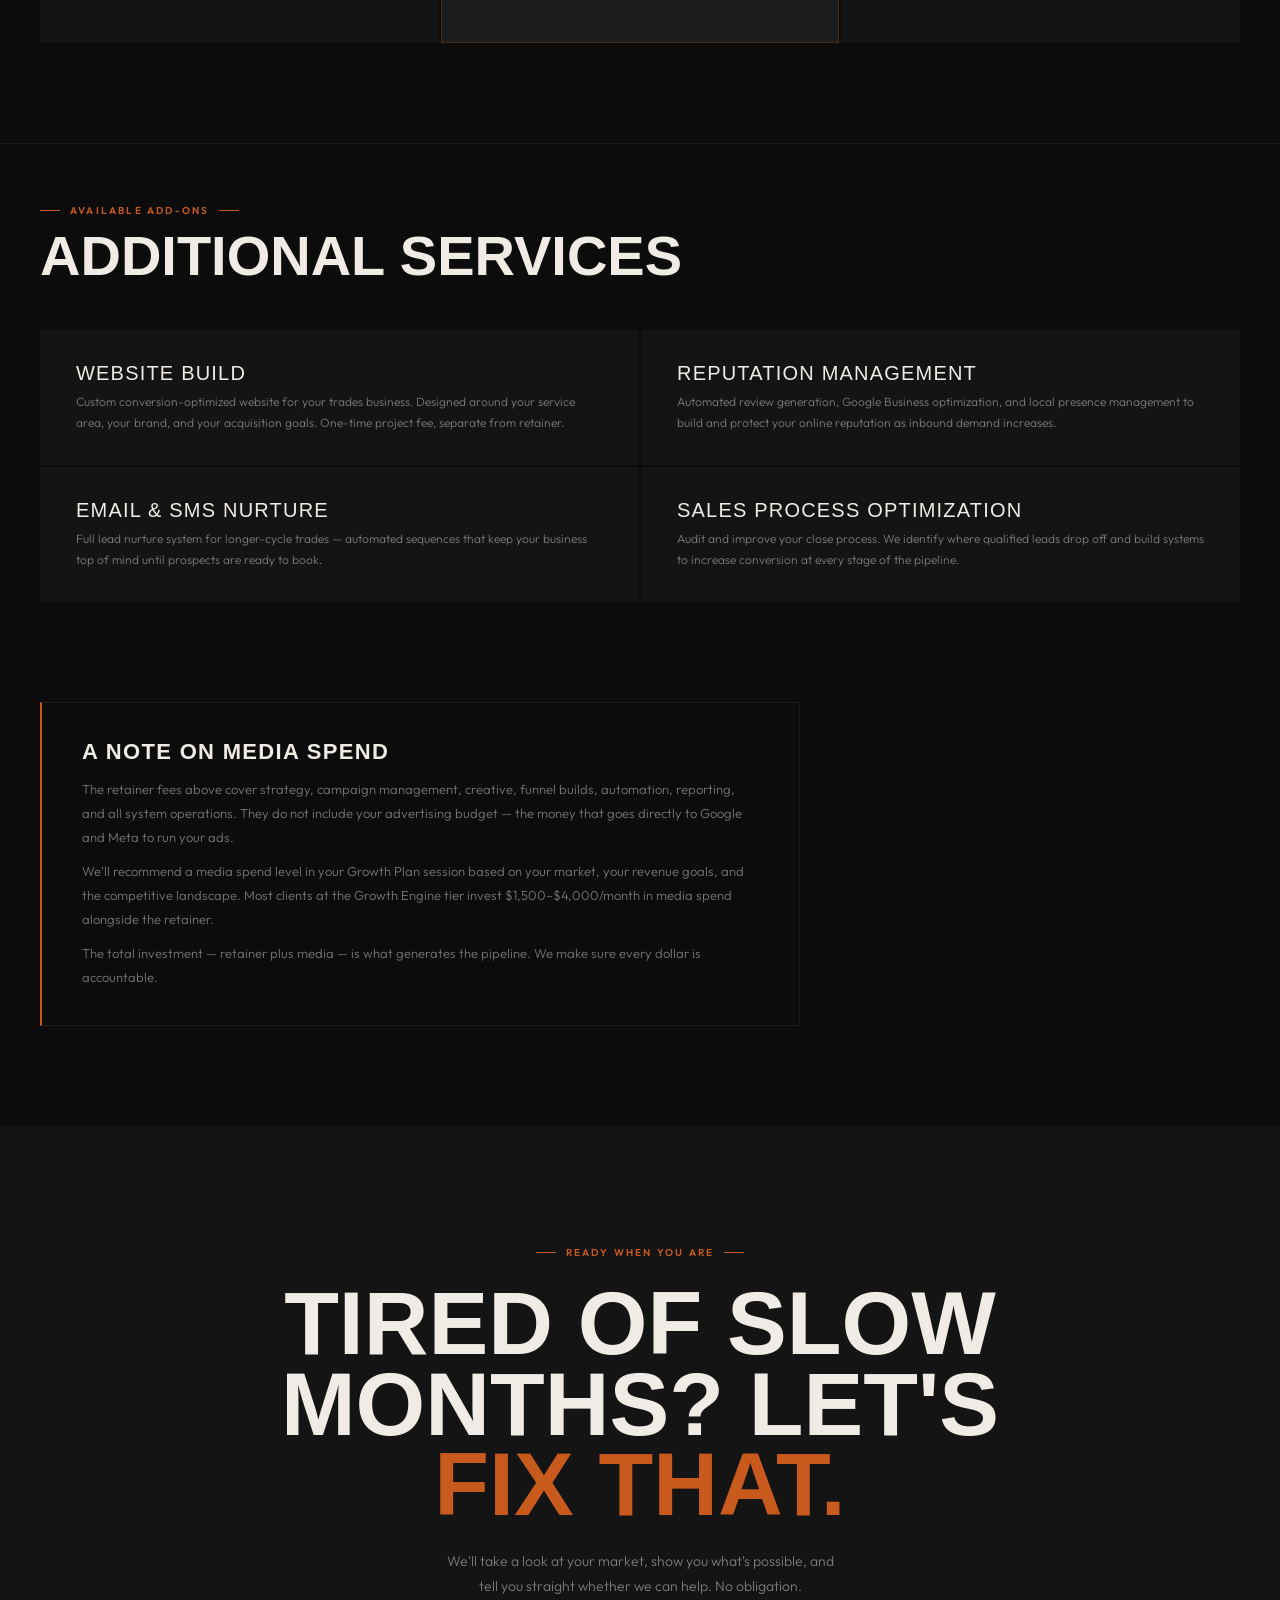
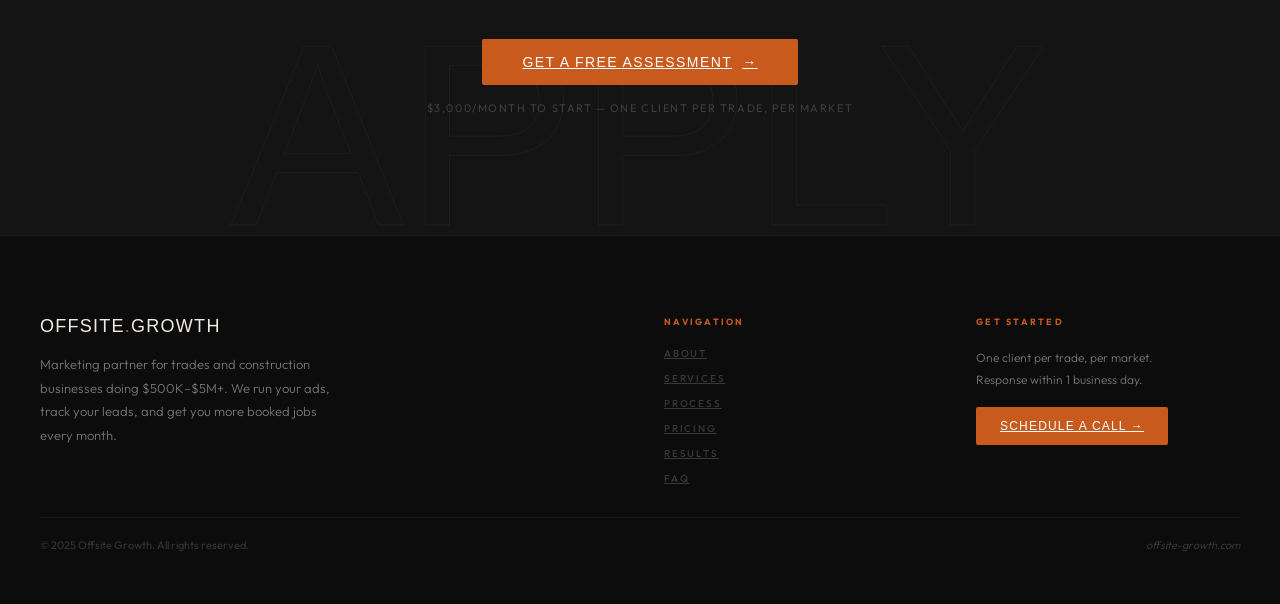
==== commit e4639612: "site updates" ====
--- a/pricing.html
+++ b/pricing.html
@@ -3,8 +3,22 @@
 <head>
 <meta charset="UTF-8">
 <meta name="viewport" content="width=device-width, initial-scale=1.0">
-<title>Pricing — Offsite Growth</title>
-<meta name="description" content="Investment in predictable revenue growth. Offsite Growth retainer tiers for trades and construction operators doing $500k–$5M+.">
+<title>Pricing — Offsite Growth | Marketing Partner for Trades & Construction</title>
+<meta name="description" content="Three engagement tiers for trades and construction businesses doing $500K–$5M+. No freelancer rates. No agency bloat.">
+
+<!-- Open Graph -->
+<meta property="og:title" content="Pricing — Offsite Growth">
+<meta property="og:description" content="Three engagement tiers built around where your business is today. No freelancer rates. No agency bloat.">
+<meta property="og:type" content="website">
+<meta property="og:url" content="https://offsite-growth.com/pricing">
+<meta property="og:image" content="https://offsite-growth.com/og-image.svg">
+<meta name="twitter:card" content="summary_large_image">
+
+<!-- Favicon -->
+<link rel="icon" type="image/svg+xml" href="data:image/svg+xml,%3Csvg xmlns='http://www.w3.org/2000/svg' viewBox='0 0 32 32'%3E%3Crect width='32' height='32' fill='%230c0c0c'/%3E%3Ctext x='50%25' y='50%25' dominant-baseline='central' text-anchor='middle' font-family='Arial Black,sans-serif' font-weight='900' font-size='18' fill='%23c85a1e'%3EO%3C/text%3E%3C/svg%3E">
+
+<!-- Fonts -->
+<link href="https://fonts.googleapis.com/css2?family=Material+Symbols+Outlined:wght,FILL@100..700,0..1&display=swap" rel="stylesheet">
 <link rel="preconnect" href="https://fonts.googleapis.com">
 <link rel="preconnect" href="https://fonts.gstatic.com" crossorigin>
 <link href="https://fonts.googleapis.com/css2?family=Outfit:wght@300;400;500;600&display=swap" rel="stylesheet">
@@ -167,9 +181,18 @@
 .foot-links a:hover { color:var(--dim); }
 .foot-copy { font-size:11px; color:rgba(240,236,229,.18); }
 
+/* BURGER */
+.burger { display: none; flex-direction: column; gap: 5px; cursor: pointer; }
+.burger span { width: 20px; height: 1.5px; background: var(--paper); }
+
 /* RESPONSIVE */
 @media (max-width: 1024px) { .tiers-grid { grid-template-columns: 1fr; max-width: 560px; margin: 0 auto; } .addons-grid { grid-template-columns: 1fr; } .tier-card.featured { transform: none; } }
-@media (max-width: 768px) { .container { padding: 0 24px; } nav { display: none; } }
+@media (max-width: 768px) { 
+  .container { padding: 0 24px; } 
+  nav { display: none; }
+  .burger { display: flex; }
+  .hdr-apply { display: none; }
+}
 </style>
 </head>
 <body>
@@ -178,15 +201,18 @@
 <header id="hdr">
   <div class="container">
     <div class="hdr-inner">
-      <a href="index.html" class="logo">OFFSITE<span class="f">.</span>GROWTH</a>
+      <a href="/" class="logo"><span style="width:26px;height:26px;background:var(--fire);display:inline-flex;align-items:center;justify-content:center;font-size:10px;font-weight:700;color:#fff;letter-spacing:.05em;margin-right:10px;flex-shrink:0;vertical-align:middle;">OG</span>OFFSITE<span class="f">.</span>GROWTH</a>
       <nav>
-        <a href="index.html#about">About</a>
-        <a href="index.html#engine">Services</a>
-        <a href="index.html#process">Process</a>
-        <a href="pricing.html" class="active">Pricing</a>
-        <a href="index.html#results">Results</a>
+        <a href="/#about">About</a>
+        <a href="/#engine">Services</a>
+        <a href="/#process">Process</a>
+        <a href="/pricing" class="active">Pricing</a>
+        <a href="/#results">Results</a>
       </nav>
-      <a href="index.html#form" class="hdr-apply">Get Started</a>
+      <div style="display:flex;align-items:center;gap:16px;">
+        <a href="/#form" class="hdr-apply">Get Started</a>
+        <div class="burger" id="burg"><span></span><span></span><span></span></div>
+      </div>
     </div>
   </div>
 </header>
@@ -228,7 +254,7 @@
           <li><div class="tl-dot"></div>Monthly strategy call</li>
         </ul>
         <div class="tier-cta-wrap">
-          <a href="index.html#form" class="tier-cta tier-cta-ghost">Apply to Work With Us →</a>
+          <a href="/#form" class="tier-cta tier-cta-ghost">Apply to Work With Us →</a>
         </div>
       </div>
 
@@ -253,7 +279,7 @@
           <li><div class="tl-dot"></div>Quarterly growth review</li>
         </ul>
         <div class="tier-cta-wrap">
-          <a href="index.html#form" class="tier-cta tier-cta-primary">Apply to Work With Us →</a>
+          <a href="/#form" class="tier-cta tier-cta-primary">Apply to Work With Us →</a>
         </div>
       </div>
 
@@ -277,7 +303,7 @@
           <li><div class="tl-dot"></div>Annual growth strategy summit</li>
         </ul>
         <div class="tier-cta-wrap">
-          <a href="index.html#form" class="tier-cta tier-cta-ghost">Apply to Work With Us →</a>
+          <a href="/#form" class="tier-cta tier-cta-ghost">Apply to Work With Us →</a>
         </div>
       </div>
 
@@ -328,28 +354,42 @@
 <!-- FINAL CTA -->
 <section class="cta-final">
   <div class="container ctaf-inner">
-    <div class="stag cta-stag r">Apply</div>
-    <h2 class="cta-h2 r d1">Ready to Build<br>a <span class="fire">Revenue</span> Engine?</h2>
-    <p class="cta-sub r d2">Apply for your Growth Plan session. We'll assess your market and recommend the right engagement level for your business.</p>
-    <a href="index.html#form" class="btn-fire r d3">Apply for Growth Plan <span>→</span></a>
-    <p class="cta-note r d4">Limited availability — one operator per market, per vertical</p>
+    <div class="stag cta-stag r">Ready When You Are</div>
+    <h2 class="cta-h2 r d1">Tired of Slow<br>Months? Let's<br><span class="fire">Fix That.</span></h2>
+    <p class="cta-sub r d2">We'll take a look at your market, show you what's possible, and tell you straight whether we can help. No obligation.</p>
+    <a href="/#form" class="btn-fire r d3">Get a Free Assessment <span>→</span></a>
+    <p class="cta-note r d4">$3,000/month to start — one client per trade, per market</p>
   </div>
 </section>
 
 <!-- FOOTER -->
 <footer>
   <div class="container">
-    <div class="foot-inner">
-      <div class="foot-logo">OFFSITE<span>.</span>GROWTH</div>
-      <div class="foot-links">
-        <a href="index.html#about">About</a>
-        <a href="index.html#engine">Services</a>
-        <a href="index.html#process">Process</a>
-        <a href="pricing.html">Pricing</a>
-        <a href="index.html#results">Results</a>
-        <a href="index.html#form">Get Started</a>
-      </div>
-      <div class="foot-copy">© 2024 Offsite Growth. All rights reserved.</div>
+    <div class="foot-inner" style="display:grid;grid-template-columns:1fr 1fr 1fr 1fr;gap:48px;align-items:start;padding:48px 0 32px;">
+      <div style="grid-column:1/3;">
+        <div class="foot-logo" style="margin-bottom:16px;">OFFSITE<span>.</span>GROWTH</div>
+        <p style="font-size:13px;font-weight:300;color:var(--dim);line-height:1.8;max-width:300px;margin-bottom:24px;">Marketing partner for trades and construction businesses doing $500K–$5M+. We run your ads, track your leads, and get you more booked jobs every month.</p>
+      </div>
+      <div>
+        <div style="font-size:9px;font-weight:700;letter-spacing:.25em;text-transform:uppercase;color:var(--fire);margin-bottom:20px;">Navigation</div>
+        <div class="foot-links" style="flex-direction:column;gap:12px;">
+          <a href="/#about">About</a>
+          <a href="/#engine">Services</a>
+          <a href="/#process">Process</a>
+          <a href="/pricing">Pricing</a>
+          <a href="/#results">Results</a>
+          <a href="/#faq">FAQ</a>
+        </div>
+      </div>
+      <div>
+        <div style="font-size:9px;font-weight:700;letter-spacing:.25em;text-transform:uppercase;color:var(--fire);margin-bottom:20px;">Get Started</div>
+        <p style="font-size:12px;font-weight:300;color:var(--dim);line-height:1.8;margin-bottom:16px;">One client per trade, per market.<br>Response within 1 business day.</p>
+        <a href="/#form" class="btn-fire" style="font-size:12px;padding:12px 24px;">Schedule a Call →</a>
+      </div>
+    </div>
+    <div style="border-top:1px solid rgba(240,236,229,.06);padding:20px 0;display:flex;justify-content:space-between;align-items:center;flex-wrap:wrap;gap:12px;">
+      <div class="foot-copy">© 2025 Offsite Growth. All rights reserved.</div>
+      <div class="foot-copy" style="font-style:italic;">offsite-growth.com</div>
     </div>
   </div>
 </footer>
@@ -359,6 +399,53 @@
 window.addEventListener('scroll', () => hdr.classList.toggle('stuck', scrollY > 50), {passive:true});
 const obs = new IntersectionObserver(entries => { entries.forEach(e => { if(e.isIntersecting){e.target.classList.add('on'); obs.unobserve(e.target);} }); }, {threshold:.07, rootMargin:'0px 0px -28px 0px'});
 document.querySelectorAll('.r').forEach(el => obs.observe(el));
+
+// Mobile nav toggle
+const burg = document.getElementById('burg');
+const mobileNav = document.querySelector('nav');
+if (burg && mobileNav) {
+  burg.addEventListener('click', () => {
+    const isOpen = mobileNav.classList.contains('mob-open');
+    if (isOpen) {
+      mobileNav.classList.remove('mob-open');
+      mobileNav.removeAttribute('style');
+    } else {
+      mobileNav.classList.add('mob-open');
+      mobileNav.style.display = 'flex';
+      mobileNav.style.flexDirection = 'column';
+      mobileNav.style.position = 'absolute';
+      mobileNav.style.top = '100%';
+      mobileNav.style.left = '0';
+      mobileNav.style.right = '0';
+      mobileNav.style.background = 'rgba(12,12,12,0.98)';
+      mobileNav.style.padding = '24px 40px 32px';
+      mobileNav.style.gap = '22px';
+      mobileNav.style.borderBottom = '1px solid rgba(240,236,229,0.08)';
+      mobileNav.style.backdropFilter = 'blur(16px)';
+      mobileNav.style.zIndex = '999';
+    }
+  });
+  mobileNav.querySelectorAll('a').forEach(a => {
+    a.addEventListener('click', () => {
+      mobileNav.classList.remove('mob-open');
+      mobileNav.removeAttribute('style');
+    });
+  });
+}
+
+// Mobile sticky CTA
+const stickyCta = document.createElement('div');
+stickyCta.innerHTML = '<a href="/#form">Schedule a Call →</a>';
+stickyCta.style.cssText = 'display:none;position:fixed;bottom:0;left:0;right:0;z-index:300;padding:14px 24px 24px;background:linear-gradient(to top,rgba(12,12,12,1) 60%,transparent);';
+stickyCta.querySelector('a').style.cssText = 'display:block;text-align:center;background:var(--fire);color:#fff;font-family:var(--ff-d);font-size:14px;letter-spacing:.1em;text-transform:uppercase;padding:16px;border-radius:2px;';
+document.body.appendChild(stickyCta);
+const showSticky = () => {
+  const isMobile = window.innerWidth <= 768;
+  const pastHero = window.scrollY > window.innerHeight * 0.6;
+  stickyCta.style.display = (isMobile && pastHero) ? 'block' : 'none';
+};
+window.addEventListener('scroll', showSticky, { passive: true });
+window.addEventListener('resize', showSticky);
 </script>
 </body>
 </html>
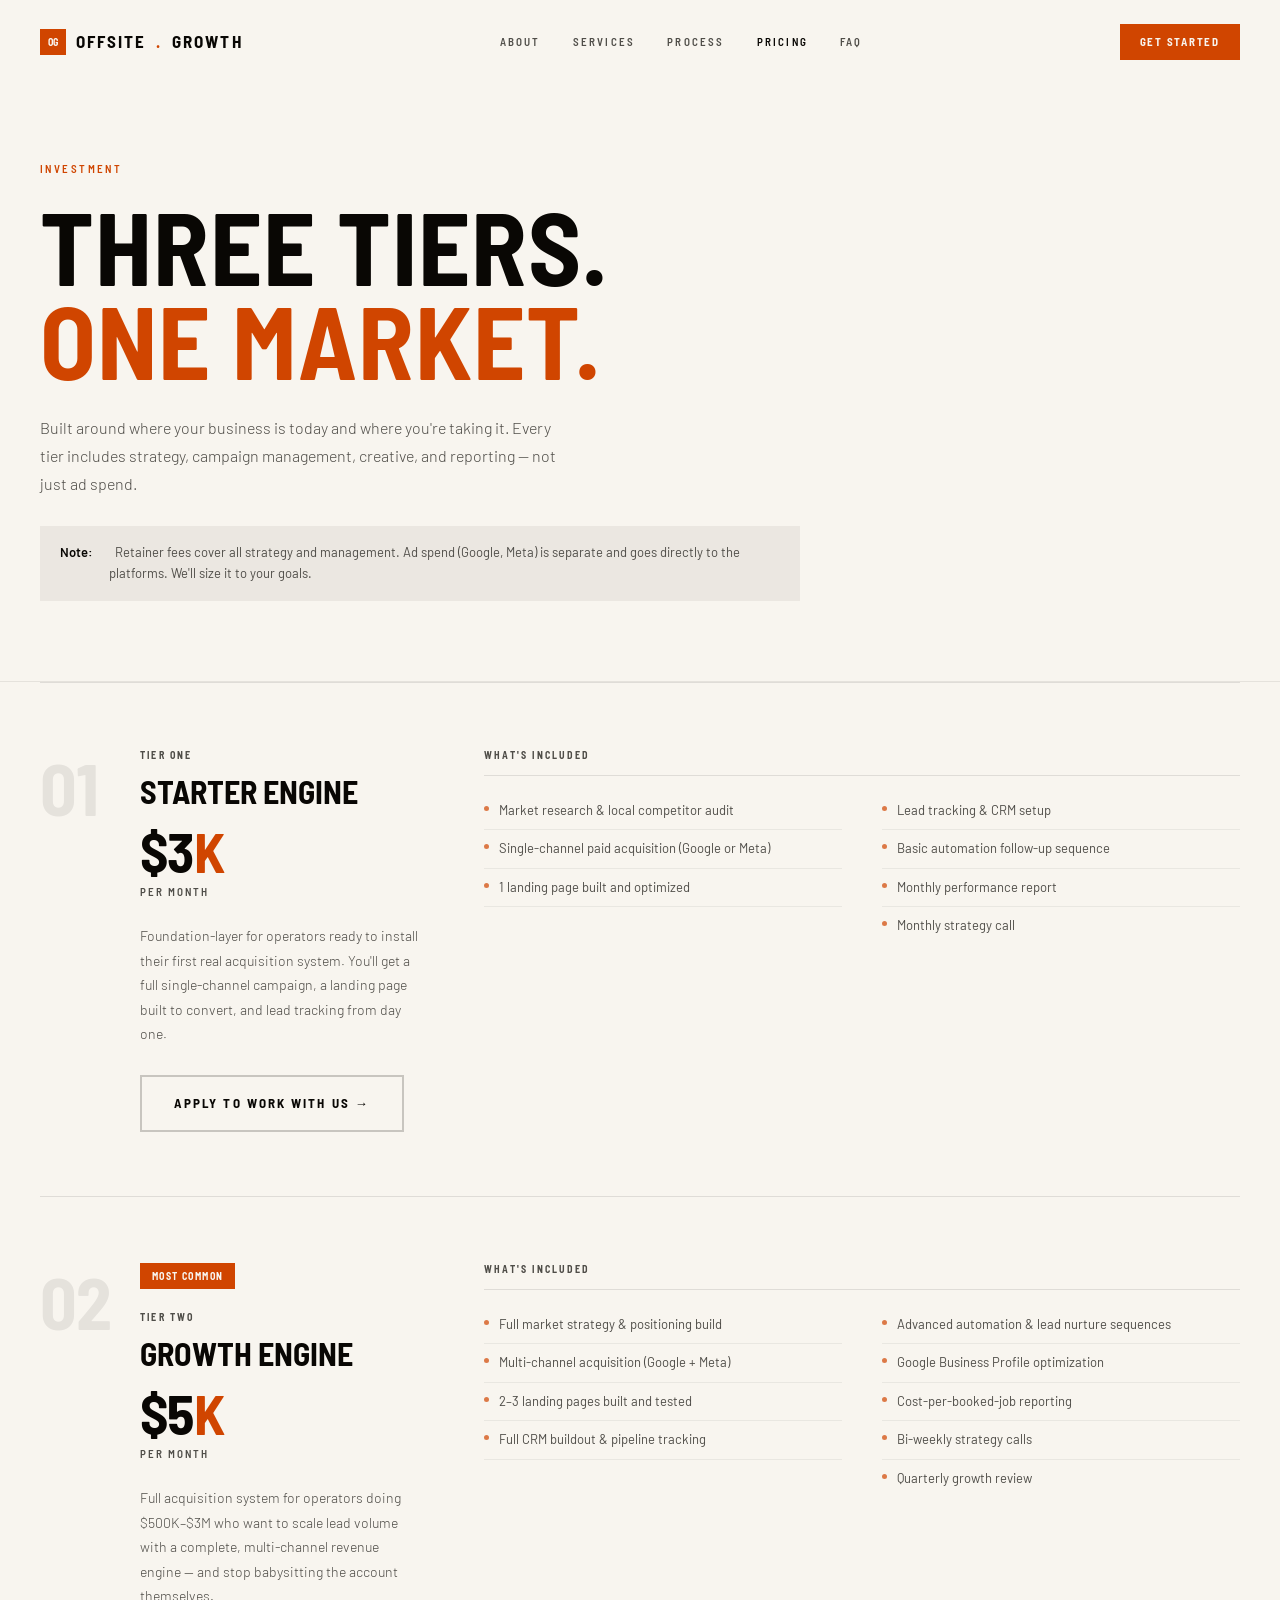
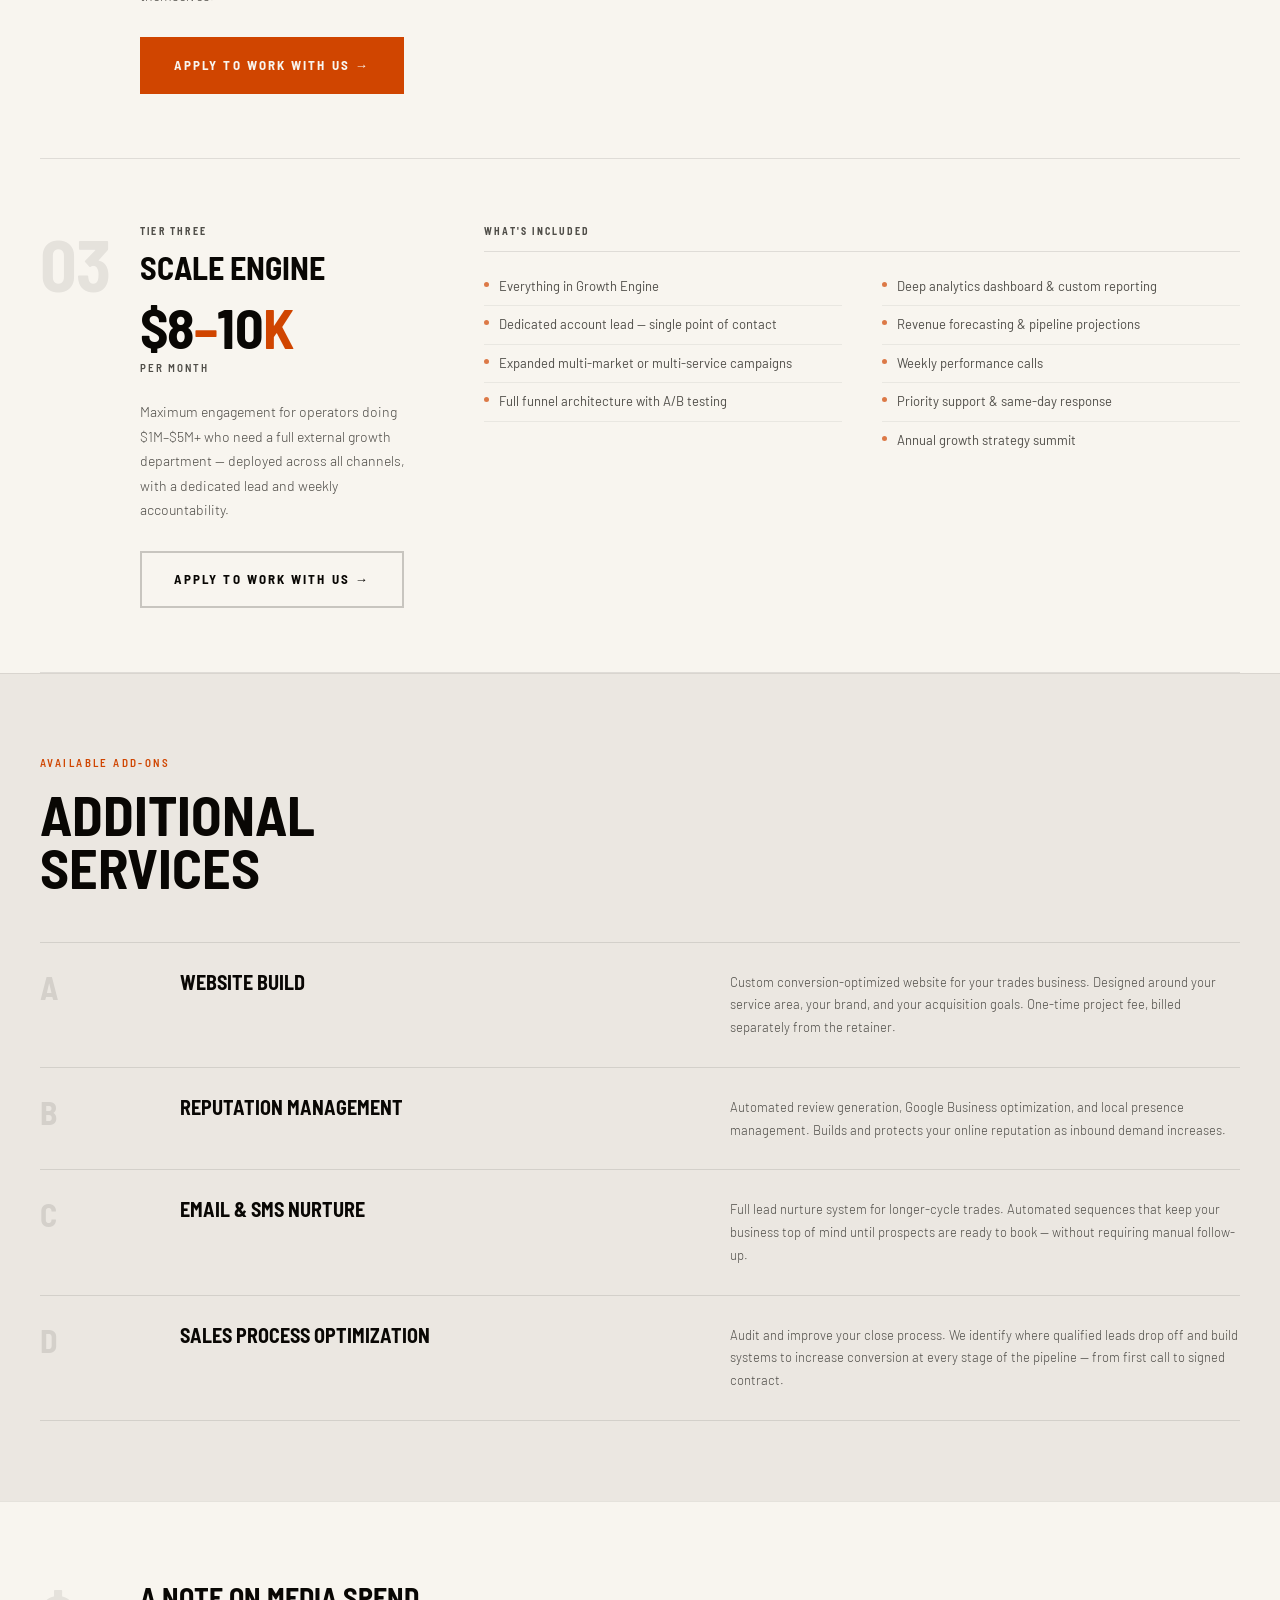
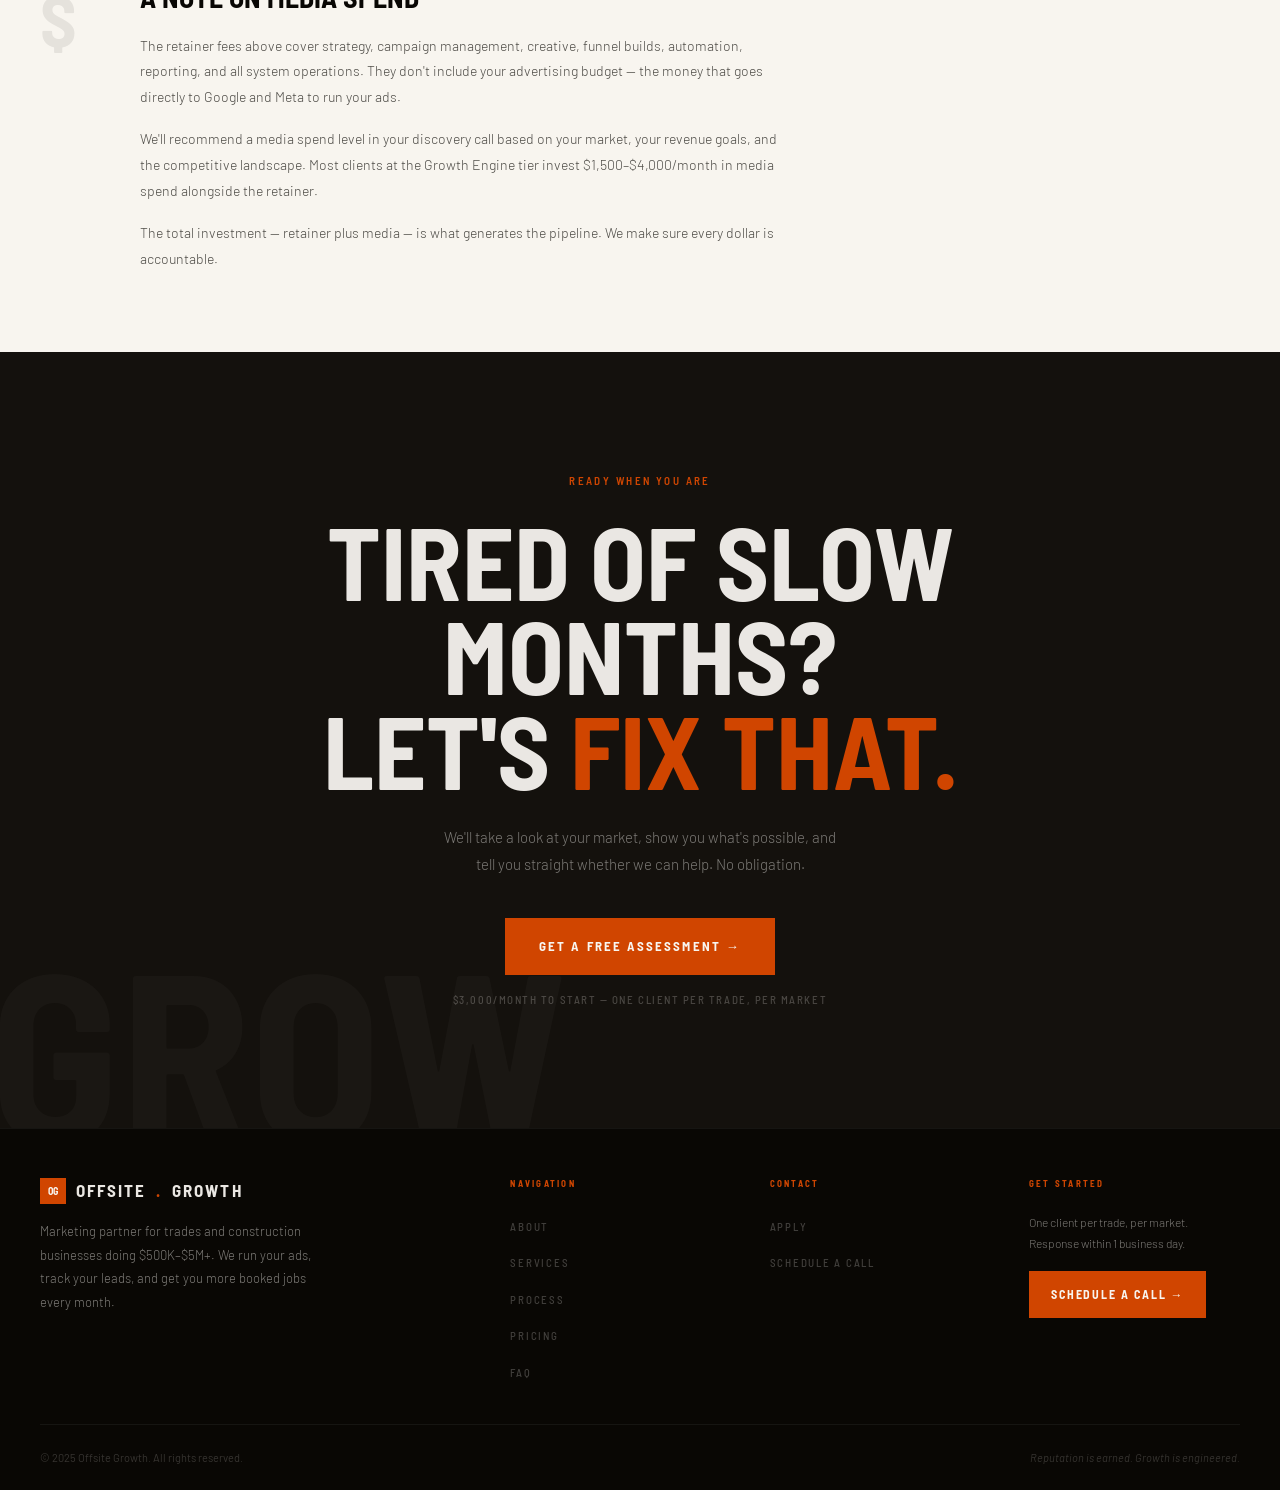
==== commit 4975b420: "Rebuild pricing page to match redesign/full design system Full rewrite from dark/Clash Display desig" ====
--- a/pricing.html
+++ b/pricing.html
@@ -3,449 +3,671 @@
 <head>
 <meta charset="UTF-8">
 <meta name="viewport" content="width=device-width, initial-scale=1.0">
-<title>Pricing — Offsite Growth | Marketing Partner for Trades & Construction</title>
-<meta name="description" content="Three engagement tiers for trades and construction businesses doing $500K–$5M+. No freelancer rates. No agency bloat.">
-
-<!-- Open Graph -->
+<title>Pricing — Offsite Growth | Marketing Partner for Trades &amp; Construction</title>
+<meta name="description" content="Three engagement tiers for trades and construction businesses doing $500K–$5M+. Retainer-based. No freelancer rates. No agency bloat.">
 <meta property="og:title" content="Pricing — Offsite Growth">
-<meta property="og:description" content="Three engagement tiers built around where your business is today. No freelancer rates. No agency bloat.">
+<meta property="og:description" content="Three tiers built around where your business is today. No freelancer rates. No agency bloat.">
 <meta property="og:type" content="website">
 <meta property="og:url" content="https://offsite-growth.com/pricing">
-<meta property="og:image" content="https://offsite-growth.com/og-image.svg">
+<meta property="og:image" content="https://offsite-growth.com/og-image.png">
 <meta name="twitter:card" content="summary_large_image">
-
-<!-- Favicon -->
-<link rel="icon" type="image/svg+xml" href="data:image/svg+xml,%3Csvg xmlns='http://www.w3.org/2000/svg' viewBox='0 0 32 32'%3E%3Crect width='32' height='32' fill='%230c0c0c'/%3E%3Ctext x='50%25' y='50%25' dominant-baseline='central' text-anchor='middle' font-family='Arial Black,sans-serif' font-weight='900' font-size='18' fill='%23c85a1e'%3EO%3C/text%3E%3C/svg%3E">
-
-<!-- Fonts -->
-<link href="https://fonts.googleapis.com/css2?family=Material+Symbols+Outlined:wght,FILL@100..700,0..1&display=swap" rel="stylesheet">
+<link rel="icon" type="image/svg+xml" href="data:image/svg+xml,%3Csvg xmlns='http://www.w3.org/2000/svg' viewBox='0 0 32 32'%3E%3Crect width='32' height='32' fill='%23f2efe8'/%3E%3Ctext x='50%25' y='50%25' dominant-baseline='central' text-anchor='middle' font-family='Arial Black,sans-serif' font-weight='900' font-size='18' fill='%23c85a1e'%3EOG%3C/text%3E%3C/svg%3E">
 <link rel="preconnect" href="https://fonts.googleapis.com">
 <link rel="preconnect" href="https://fonts.gstatic.com" crossorigin>
-<link href="https://fonts.googleapis.com/css2?family=Outfit:wght@300;400;500;600&display=swap" rel="stylesheet">
-<link href="https://api.fontshare.com/v2/css?f[]=clash-display@500,600,700&display=swap" rel="stylesheet">
+<link href="https://fonts.googleapis.com/css2?family=Barlow+Semi+Condensed:ital,wght@0,400;0,500;0,600;0,700;1,700&family=Barlow:ital,wght@0,300;0,400;0,500;1,300&display=swap" rel="stylesheet">
 <style>
 *, *::before, *::after { box-sizing: border-box; margin: 0; padding: 0; }
+html { scroll-behavior: smooth; }
+
 :root {
-  --ink:    #0c0c0c;
-  --ink-2:  #141414;
-  --ink-3:  #1c1c1c;
-  --ink-4:  #222222;
-  --paper:  #f0ece5;
-  --dim:    rgba(240,236,229,0.48);
-  --faint:  rgba(240,236,229,0.14);
-  --fire:   #c85a1e;
-  --fire-2: #e06428;
-  --ff-d: 'Clash Display', sans-serif;
-  --ff-b: 'Outfit', sans-serif;
+  --paper:    oklch(97% 0.008 82);
+  --paper-2:  oklch(93% 0.009 82);
+  --ink:      oklch(13% 0.010 80);
+  --ink-2:    oklch(18% 0.010 80);
+  --fire:     oklch(58% 0.190 43);
+  --fire-2:   oklch(63% 0.185 43);
+  --on-dark:      oklch(93% 0.006 82);
+  --on-dark-dim:  oklch(58% 0.007 82);
+  --on-light:     oklch(13% 0.010 80);
+  --on-light-dim: oklch(42% 0.008 82);
+  --ff-d: 'Barlow Semi Condensed', sans-serif;
+  --ff-b: 'Barlow', sans-serif;
   --ease: cubic-bezier(0.16, 1, 0.3, 1);
 }
-html { scroll-behavior: smooth; }
-body { background: var(--ink); color: var(--paper); font-family: var(--ff-b); font-weight: 400; -webkit-font-smoothing: antialiased; overflow-x: hidden; }
-body::after { content:''; position:fixed; inset:0; background-image:url("data:image/svg+xml,%3Csvg xmlns='http://www.w3.org/2000/svg' width='300' height='300'%3E%3Cfilter id='g'%3E%3CfeTurbulence baseFrequency='0.8' numOctaves='4' stitchTiles='stitch'/%3E%3C/filter%3E%3Crect width='100%25' height='100%25' filter='url(%23g)' opacity='1'/%3E%3C/svg%3E"); opacity:.03; pointer-events:none; z-index:9998; }
-::-webkit-scrollbar { width:3px; } ::-webkit-scrollbar-track { background:var(--ink); } ::-webkit-scrollbar-thumb { background:var(--fire); }
-.container { max-width:1280px; margin:0 auto; padding:0 40px; }
-
-/* HEADER */
-header { position:fixed; top:0; left:0; right:0; z-index:200; padding:26px 0; transition:padding .4s var(--ease), background .4s, border-color .4s; border-bottom:1px solid transparent; }
-header.stuck { padding:14px 0; background:rgba(12,12,12,.97); backdrop-filter:blur(16px); border-color:rgba(240,236,229,.06); }
-.hdr-inner { display:flex; align-items:center; justify-content:space-between; }
-.logo { font-family:var(--ff-d); font-size:21px; letter-spacing:.07em; color:var(--paper); text-decoration:none; }
-.logo .f { color:var(--fire); }
-nav { display:flex; align-items:center; gap:36px; }
-nav a { font-size:11px; font-weight:500; letter-spacing:.18em; text-transform:uppercase; color:var(--dim); transition:color .2s; }
-nav a:hover, nav a.active { color:var(--paper); }
-.hdr-apply { font-family:var(--ff-d); font-size:13px; letter-spacing:.12em; text-transform:uppercase; padding:10px 26px; background:var(--fire); color:#fff; border-radius:2px; transition:all .25s var(--ease); }
-.hdr-apply:hover { background:var(--fire-2); transform:translateY(-1px); }
-
-/* REVEAL */
-.r { opacity:0; transform:translateY(28px); transition:opacity .7s var(--ease), transform .7s var(--ease); }
-.r.on { opacity:1; transform:none; }
-.d1{transition-delay:.08s} .d2{transition-delay:.16s} .d3{transition-delay:.24s} .d4{transition-delay:.32s}
-
-/* HERO */
-.hero-p {
+
+body {
+  background: var(--paper);
+  color: var(--on-light);
+  font-family: var(--ff-b);
+  font-weight: 400;
+  line-height: 1.6;
+  overflow-x: hidden;
+  -webkit-font-smoothing: antialiased;
+}
+
+a { text-decoration: none; color: inherit; }
+.container { max-width: 1280px; margin: 0 auto; padding: 0 40px; }
+
+/* ── REVEAL ── */
+.r { opacity: 0; transform: translateY(22px); transition: opacity .65s var(--ease), transform .65s var(--ease); }
+.r.on { opacity: 1; transform: none; }
+.d1 { transition-delay: .08s; } .d2 { transition-delay: .16s; }
+.d3 { transition-delay: .24s; } .d4 { transition-delay: .32s; }
+
+/* ── SECTION LABEL ── */
+.stag {
+  font-family: var(--ff-d); font-size: 11px; font-weight: 600;
+  letter-spacing: .22em; text-transform: uppercase;
+  color: var(--fire);
+}
+
+/* ── BUTTONS ── */
+.btn-fire {
+  font-family: var(--ff-d); font-size: 13px; font-weight: 700;
+  letter-spacing: .16em; text-transform: uppercase;
+  display: inline-flex; align-items: center; gap: 10px;
+  padding: 16px 32px; background: var(--fire);
+  color: oklch(97% 0.008 82); border: 2px solid var(--fire);
+  transition: background .22s var(--ease), transform .22s var(--ease), box-shadow .22s var(--ease);
+}
+.btn-fire:hover {
+  background: var(--fire-2); border-color: var(--fire-2);
+  transform: translateY(-2px); box-shadow: 0 8px 28px oklch(58% 0.19 43 / .28);
+}
+.btn-outline {
+  font-family: var(--ff-d); font-size: 13px; font-weight: 700;
+  letter-spacing: .16em; text-transform: uppercase;
+  display: inline-flex; align-items: center; gap: 10px;
+  padding: 16px 32px; background: transparent;
+  border: 2px solid oklch(13% 0.01 80 / .2); color: var(--on-light);
+  transition: border-color .22s, background .22s;
+}
+.btn-outline:hover { border-color: oklch(13% 0.01 80 / .45); background: oklch(13% 0.01 80 / .04); }
+
+/* ═══════════════════════════════════════════
+   HEADER
+═══════════════════════════════════════════ */
+header {
+  position: fixed; top: 0; left: 0; right: 0; z-index: 200;
+  padding: 24px 0;
+  transition: padding .35s var(--ease), background .35s, border-color .35s;
+  border-bottom: 1px solid transparent;
+  background: transparent;
+}
+header.stuck {
+  padding: 14px 0;
+  background: oklch(13% 0.010 80 / .97);
+  backdrop-filter: blur(16px);
+  border-color: oklch(93% 0.006 82 / .07);
+}
+.hdr-inner { display: flex; align-items: center; justify-content: space-between; gap: 24px; }
+.logo {
+  font-family: var(--ff-d); font-size: 17px; font-weight: 700;
+  letter-spacing: .12em; text-transform: uppercase;
+  display: flex; align-items: center; gap: 10px;
+  color: var(--on-light); transition: color .35s;
+}
+header.stuck .logo { color: var(--on-dark); }
+.logo-mark {
+  width: 26px; height: 26px; background: var(--fire);
+  display: inline-flex; align-items: center; justify-content: center;
+  font-size: 10px; font-weight: 700; color: oklch(97% 0.008 82);
+  letter-spacing: .04em; flex-shrink: 0;
+}
+nav { display: flex; align-items: center; gap: 32px; }
+nav a {
+  font-family: var(--ff-d); font-size: 11px; font-weight: 600;
+  letter-spacing: .2em; text-transform: uppercase;
+  color: var(--on-light-dim); transition: color .2s;
+}
+header.stuck nav a { color: var(--on-dark-dim); }
+nav a:hover, nav a.active { color: var(--on-light); }
+header.stuck nav a:hover, header.stuck nav a.active { color: var(--on-dark); }
+.hdr-cta {
+  font-family: var(--ff-d); font-size: 11px; font-weight: 700;
+  letter-spacing: .16em; text-transform: uppercase;
+  padding: 9px 20px; background: var(--fire);
+  color: oklch(97% 0.008 82); transition: background .2s;
+}
+.hdr-cta:hover { background: var(--fire-2); }
+.burger {
+  display: none; flex-direction: column; gap: 5px;
+  cursor: pointer; border: none; background: none; padding: 4px;
+}
+.burger span {
+  width: 22px; height: 1.5px; display: block;
+  background: var(--on-light); transition: background .35s;
+}
+header.stuck .burger span { background: var(--on-dark); }
+
+/* ═══════════════════════════════════════════
+   PAGE HERO
+═══════════════════════════════════════════ */
+.page-hero {
   padding: 160px 0 80px;
+  background: var(--paper);
+  border-bottom: 1px solid oklch(13% 0.01 80 / .08);
+}
+.page-hero-inner { max-width: 760px; }
+.page-hero .stag { margin-bottom: 20px; }
+.page-h1 {
+  font-family: var(--ff-d);
+  font-size: clamp(56px, 8vw, 108px);
+  font-weight: 700; line-height: .92; letter-spacing: .01em; text-transform: uppercase;
+  color: var(--on-light); margin-bottom: 28px;
+}
+.page-h1 .acc { color: var(--fire); }
+.page-hero-sub {
+  font-size: 16px; font-weight: 300; color: var(--on-light-dim);
+  line-height: 1.75; max-width: 520px; margin-bottom: 28px;
+}
+.media-note {
+  display: inline-flex; align-items: flex-start; gap: 16px;
+  padding: 16px 20px;
+  background: var(--paper-2);
+  font-size: 13px; font-weight: 400; color: var(--on-light-dim); line-height: 1.65;
+}
+.media-note strong { color: var(--on-light); font-weight: 600; }
+
+/* ═══════════════════════════════════════════
+   TIERS
+═══════════════════════════════════════════ */
+.tiers { background: var(--paper); }
+
+.tier-row {
+  display: grid;
+  grid-template-columns: 100px 1fr;
+  border-top: 1px solid oklch(13% 0.01 80 / .1);
+  padding: 64px 0;
+}
+.tier-row:last-child { border-bottom: 1px solid oklch(13% 0.01 80 / .1); }
+
+.tier-n {
+  font-family: var(--ff-d); font-size: 72px; font-weight: 700;
+  line-height: 1; color: oklch(13% 0.01 80 / .08);
+  letter-spacing: -.01em; padding-top: 4px;
+}
+
+.tier-body { display: grid; grid-template-columns: 280px 1fr; gap: 64px; }
+
+.tier-meta { }
+.tier-label {
+  font-family: var(--ff-d); font-size: 10px; font-weight: 700;
+  letter-spacing: .22em; text-transform: uppercase;
+  color: var(--on-light-dim); margin-bottom: 12px;
+}
+.tier-name {
+  font-family: var(--ff-d); font-size: 32px; font-weight: 700;
+  text-transform: uppercase; line-height: 1;
+  color: var(--on-light); margin-bottom: 16px;
+}
+.tier-price {
+  font-family: var(--ff-d); font-size: 56px; font-weight: 700;
+  line-height: 1; letter-spacing: -.01em;
+  color: var(--on-light); margin-bottom: 4px;
+}
+.tier-price .acc { color: var(--fire); }
+.tier-cadence {
+  font-family: var(--ff-d); font-size: 11px; font-weight: 600;
+  letter-spacing: .18em; text-transform: uppercase;
+  color: var(--on-light-dim); margin-bottom: 24px;
+}
+.tier-desc {
+  font-size: 14px; font-weight: 300; color: var(--on-light-dim);
+  line-height: 1.75; margin-bottom: 28px;
+}
+.tier-badge-wrap { margin-bottom: 20px; }
+.tier-badge {
+  display: inline-block;
+  font-family: var(--ff-d); font-size: 10px; font-weight: 700;
+  letter-spacing: .14em; text-transform: uppercase;
+  padding: 5px 12px; background: var(--fire);
+  color: oklch(97% 0.008 82);
+}
+
+.tier-features { }
+.tier-feat-lbl {
+  font-family: var(--ff-d); font-size: 10px; font-weight: 700;
+  letter-spacing: .22em; text-transform: uppercase;
+  color: var(--on-light-dim); margin-bottom: 16px; padding-bottom: 12px;
+  border-bottom: 1px solid oklch(13% 0.01 80 / .1);
+}
+.feat-list { list-style: none; column-count: 2; column-gap: 40px; }
+.feat-list li {
+  display: flex; align-items: flex-start; gap: 10px;
+  padding: 9px 0; border-bottom: 1px solid oklch(13% 0.01 80 / .06);
+  font-size: 13px; font-weight: 400; color: var(--on-light-dim);
+  line-height: 1.5; break-inside: avoid;
+}
+.feat-list li:last-child { border-bottom: none; }
+.feat-dot {
+  width: 5px; height: 5px; background: var(--fire); border-radius: 50%;
+  flex-shrink: 0; margin-top: 5px; opacity: .7;
+}
+
+/* ═══════════════════════════════════════════
+   ADD-ONS
+═══════════════════════════════════════════ */
+.addons {
+  background: var(--paper-2);
+  padding: 80px 0;
+  border-top: 1px solid oklch(13% 0.01 80 / .08);
+}
+.addons-head { margin-bottom: 48px; }
+.addons-head .stag { margin-bottom: 16px; }
+.addons-h2 {
+  font-family: var(--ff-d); font-size: clamp(36px, 4.5vw, 56px);
+  font-weight: 700; line-height: .95; text-transform: uppercase;
+  color: var(--on-light);
+}
+.addons-rows { }
+.addon-row {
+  display: grid; grid-template-columns: 100px 1fr 1fr;
+  gap: 40px; align-items: start;
+  padding: 28px 0; border-top: 1px solid oklch(13% 0.01 80 / .1);
+}
+.addon-row:last-child { border-bottom: 1px solid oklch(13% 0.01 80 / .1); }
+.addon-n {
+  font-family: var(--ff-d); font-size: 32px; font-weight: 700;
+  line-height: 1; color: oklch(13% 0.01 80 / .1);
+}
+.addon-name {
+  font-family: var(--ff-d); font-size: 20px; font-weight: 700;
+  text-transform: uppercase; color: var(--on-light); line-height: 1.1;
+}
+.addon-desc {
+  font-size: 13px; font-weight: 300; color: var(--on-light-dim);
+  line-height: 1.75;
+}
+
+/* ═══════════════════════════════════════════
+   MEDIA SPEND NOTE
+═══════════════════════════════════════════ */
+.spend-note {
+  background: var(--paper); padding: 80px 0;
+  border-top: 1px solid oklch(13% 0.01 80 / .08);
+}
+.spend-inner { display: grid; grid-template-columns: 100px 1fr; gap: 0; }
+.spend-n {
+  font-family: var(--ff-d); font-size: 72px; font-weight: 700;
+  line-height: 1; color: oklch(13% 0.01 80 / .08);
+}
+.spend-content { }
+.spend-h3 {
+  font-family: var(--ff-d); font-size: 28px; font-weight: 700;
+  text-transform: uppercase; color: var(--on-light); margin-bottom: 20px; line-height: 1.1;
+}
+.spend-body {
+  font-size: 14px; font-weight: 300; color: var(--on-light-dim);
+  line-height: 1.85; max-width: 640px;
+}
+.spend-body p { margin-bottom: 16px; }
+.spend-body p:last-child { margin-bottom: 0; }
+
+/* ═══════════════════════════════════════════
+   FINAL CTA
+═══════════════════════════════════════════ */
+.cta-final {
+  background: var(--ink-2); color: var(--on-dark);
+  padding: 120px 0; text-align: center; position: relative; overflow: hidden;
+}
+.cta-ghost {
+  position: absolute; left: -10px; bottom: -40px;
+  font-family: var(--ff-d); font-size: 240px; font-weight: 700;
+  text-transform: uppercase; line-height: 1;
+  color: oklch(93% 0.006 82 / .03); pointer-events: none; user-select: none;
+}
+.ctaf-inner { position: relative; z-index: 2; }
+.ctaf-tag { justify-content: center; margin-bottom: 24px; }
+.ctaf-h2 {
+  font-family: var(--ff-d); font-size: clamp(48px, 8vw, 110px);
+  font-weight: 700; text-transform: uppercase; line-height: .92;
+  color: var(--on-dark); margin: 0 auto 28px; max-width: 900px;
+}
+.ctaf-h2 .acc { color: var(--fire); }
+.ctaf-sub { font-size: 15px; font-weight: 300; color: var(--on-dark-dim); max-width: 400px; margin: 0 auto 40px; line-height: 1.8; }
+.ctaf-note {
+  font-family: var(--ff-d); font-size: 11px; font-weight: 500;
+  letter-spacing: .14em; text-transform: uppercase;
+  color: oklch(93% 0.006 82 / .25); margin-top: 16px;
+}
+
+/* ═══════════════════════════════════════════
+   FOOTER
+═══════════════════════════════════════════ */
+footer {
   background: var(--ink);
-  text-align: center;
-  position: relative; overflow: hidden;
-}
-.hero-p::before {
-  content: '$';
-  position: absolute; left: 50%; bottom: -60px; transform: translateX(-50%);
-  font-family: var(--ff-d); font-size: 400px; line-height: 1;
-  color: transparent; -webkit-text-stroke: 1px rgba(240,236,229,.03);
-  pointer-events: none; user-select: none;
-}
-.hero-p-inner { position: relative; z-index: 2; }
-.stag { font-size:10px; font-weight:600; letter-spacing:.22em; text-transform:uppercase; color:var(--fire); display:flex; align-items:center; gap:10px; justify-content:center; }
-.stag::before { content:''; width:20px; height:1px; background:var(--fire); }
-.stag::after { content:''; width:20px; height:1px; background:var(--fire); }
-.hero-p h1 {
-  font-family: var(--ff-d); font-size: clamp(52px, 8vw, 100px);
-  line-height: .9; text-transform: uppercase; margin: 20px auto 24px; max-width: 860px;
-}
-.hero-p h1 .fire { color: var(--fire); }
-.hero-p p { font-size:15px; font-weight:300; color:var(--dim); max-width:460px; margin:0 auto; line-height:1.8; }
-.price-disclaimer {
-  display:inline-flex; align-items:center; gap:12px;
-  margin-top:28px; padding:14px 24px;
-  border:1px solid rgba(240,236,229,.08); border-left:2px solid var(--fire);
-  font-size:12px; font-weight:400; letter-spacing:.06em; color:var(--dim); line-height:1.6;
-}
-.price-disclaimer strong { color:var(--paper); font-weight:600; }
-
-/* TIERS */
-.tiers { padding:80px 0 100px; background:var(--ink); }
-.tiers-grid { display:grid; grid-template-columns:repeat(3,1fr); gap:2px; }
-
-/* CARD */
-.tier-card {
-  background: var(--ink-2);
-  padding: 48px 40px;
-  position: relative;
-  transition: background .3s var(--ease), transform .3s var(--ease);
-  display: flex; flex-direction: column;
-}
-.tier-card:hover { background: var(--ink-3); transform: translateY(-4px); }
-.tier-card.featured { background: var(--ink-3); border: 1px solid rgba(200,90,30,.25); }
-.tier-card.featured::before { content:''; position:absolute; top:0; left:0; right:0; height:2px; background:var(--fire); }
-.tier-badge {
-  position: absolute; top: -1px; right: 36px;
-  font-family:var(--ff-d); font-size:11px; letter-spacing:.12em; text-transform:uppercase;
-  background:var(--fire); color:#fff; padding:6px 14px;
-}
-.tier-name { font-size:10px; font-weight:600; letter-spacing:.22em; text-transform:uppercase; color:var(--dim); margin-bottom:16px; }
-.tier-price {
-  font-family:var(--ff-d); font-size:64px; line-height:1; letter-spacing:-.01em; margin-bottom:4px;
-}
-.tier-price .f { color:var(--fire); font-size:40px; }
-.tier-mo { font-size:11px; font-weight:500; letter-spacing:.14em; text-transform:uppercase; color:var(--dim); margin-bottom:28px; }
-.tier-line { width:32px; height:1px; background:var(--fire); margin-bottom:28px; opacity:.5; }
-.tier-headline { font-family:var(--ff-d); font-size:22px; letter-spacing:.05em; text-transform:uppercase; margin-bottom:10px; }
-.tier-sub { font-size:13px; font-weight:300; color:var(--dim); line-height:1.75; margin-bottom:32px; }
-.tier-list { list-style:none; flex:1; }
-.tier-list li {
-  display:flex; align-items:flex-start; gap:12px;
-  padding:10px 0; border-bottom:1px solid rgba(240,236,229,.05);
-  font-size:13px; font-weight:300; line-height:1.5; color:rgba(240,236,229,.75);
-}
-.tier-list li:last-child { border-bottom:none; }
-.tl-dot { width:6px; height:6px; background:var(--fire); border-radius:50%; flex-shrink:0; margin-top:5px; opacity:.7; }
-.tier-cta-wrap { margin-top:36px; }
-.tier-cta {
-  display:block; text-align:center;
-  font-family:var(--ff-d); font-size:14px; letter-spacing:.1em; text-transform:uppercase;
-  padding:14px 24px; border-radius:2px; transition:all .3s var(--ease);
-}
-.tier-cta-primary { background:var(--fire); color:#fff; }
-.tier-cta-primary:hover { background:var(--fire-2); transform:translateY(-2px); box-shadow:0 10px 32px rgba(200,90,30,.3); }
-.tier-cta-ghost { background:transparent; color:var(--dim); border:1px solid rgba(240,236,229,.12); }
-.tier-cta-ghost:hover { color:var(--paper); border-color:rgba(240,236,229,.25); }
-
-/* ADDONS */
-.addons { padding:60px 0 100px; background:var(--ink); border-top:1px solid rgba(240,236,229,.06); }
-.addons-head { margin-bottom:48px; }
-.addons-head h2 { font-family:var(--ff-d); font-size:clamp(36px,4.5vw,56px); line-height:.9; text-transform:uppercase; margin-top:14px; }
-.addons-grid { display:grid; grid-template-columns:repeat(2,1fr); gap:2px; }
-.addon-item { background:var(--ink-2); padding:32px 36px; transition:background .25s; }
-.addon-item:hover { background:var(--ink-3); }
-.addon-name { font-family:var(--ff-d); font-size:20px; letter-spacing:.06em; text-transform:uppercase; margin-bottom:6px; }
-.addon-desc { font-size:12px; font-weight:300; color:var(--dim); line-height:1.75; }
-
-/* NOTE */
-.note-section { padding:0 0 100px; background:var(--ink); }
-.note-inner { border:1px solid rgba(240,236,229,.07); border-left:2px solid var(--fire); padding:36px 40px; max-width:760px; }
-.note-inner h3 { font-family:var(--ff-d); font-size:22px; letter-spacing:.06em; text-transform:uppercase; margin-bottom:12px; }
-.note-inner p { font-size:13px; font-weight:300; color:var(--dim); line-height:1.85; margin-bottom:10px; }
-.note-inner p:last-child { margin-bottom:0; }
-
-/* FINAL CTA */
-.cta-final { padding:120px 0; background:var(--ink-2); text-align:center; position:relative; overflow:hidden; }
-.cta-final::before { content:'APPLY'; position:absolute; left:50%; bottom:-30px; transform:translateX(-50%); font-family:var(--ff-d); font-size:260px; text-transform:uppercase; color:transparent; -webkit-text-stroke:1px rgba(240,236,229,.04); pointer-events:none; user-select:none; line-height:1; white-space:nowrap; }
-.ctaf-inner { position:relative; z-index:2; }
-.cta-stag { justify-content:center; margin-bottom:24px; }
-.cta-h2 { font-family:var(--ff-d); font-size:clamp(48px,7vw,92px); line-height:.9; text-transform:uppercase; margin:0 auto 24px; max-width:800px; }
-.cta-h2 .fire { color:var(--fire); }
-.cta-sub { font-size:14px; font-weight:300; color:var(--dim); max-width:400px; margin:0 auto 40px; line-height:1.8; }
-.btn-fire { font-family:var(--ff-d); font-size:14px; letter-spacing:.1em; text-transform:uppercase; display:inline-flex; align-items:center; gap:10px; padding:15px 40px; background:var(--fire); color:#fff; border-radius:2px; transition:all .3s var(--ease); }
-.btn-fire:hover { background:var(--fire-2); transform:translateY(-2px); box-shadow:0 12px 36px rgba(200,90,30,.3); }
-.cta-note { font-size:11px; font-weight:400; letter-spacing:.14em; text-transform:uppercase; color:rgba(240,236,229,.2); margin-top:16px; }
-
-/* FOOTER */
-footer { background:var(--ink); border-top:1px solid rgba(240,236,229,.06); padding:32px 0; }
-.foot-inner { display:flex; justify-content:space-between; align-items:center; flex-wrap:wrap; gap:20px; }
-.foot-logo { font-family:var(--ff-d); font-size:18px; letter-spacing:.07em; }
-.foot-logo span { color:var(--fire); }
-.foot-links { display:flex; gap:28px; flex-wrap:wrap; }
-.foot-links a { font-size:10px; font-weight:500; letter-spacing:.18em; text-transform:uppercase; color:rgba(240,236,229,.2); transition:color .2s; }
-.foot-links a:hover { color:var(--dim); }
-.foot-copy { font-size:11px; color:rgba(240,236,229,.18); }
-
-/* BURGER */
-.burger { display: none; flex-direction: column; gap: 5px; cursor: pointer; }
-.burger span { width: 20px; height: 1.5px; background: var(--paper); }
-
-/* RESPONSIVE */
-@media (max-width: 1024px) { .tiers-grid { grid-template-columns: 1fr; max-width: 560px; margin: 0 auto; } .addons-grid { grid-template-columns: 1fr; } .tier-card.featured { transform: none; } }
-@media (max-width: 768px) { 
-  .container { padding: 0 24px; } 
+  border-top: 1px solid oklch(93% 0.006 82 / .06);
+  padding: 48px 0 24px;
+}
+.foot-grid {
+  display: grid; grid-template-columns: 2fr 1fr 1fr 1fr; gap: 48px;
+  padding-bottom: 40px; border-bottom: 1px solid oklch(93% 0.006 82 / .06);
+  margin-bottom: 24px;
+}
+.foot-logo {
+  font-family: var(--ff-d); font-size: 17px; font-weight: 700;
+  letter-spacing: .12em; text-transform: uppercase; color: var(--on-dark); margin-bottom: 16px;
+  display: flex; align-items: center; gap: 10px;
+}
+.foot-desc { font-size: 13px; font-weight: 300; color: var(--on-dark-dim); line-height: 1.8; max-width: 280px; }
+.foot-col-lbl {
+  font-family: var(--ff-d); font-size: 9px; font-weight: 700;
+  letter-spacing: .25em; text-transform: uppercase; color: var(--fire); margin-bottom: 20px;
+}
+.foot-links { list-style: none; display: flex; flex-direction: column; gap: 11px; }
+.foot-links a {
+  font-family: var(--ff-d); font-size: 11px; font-weight: 500;
+  letter-spacing: .16em; text-transform: uppercase; color: oklch(93% 0.006 82 / .25);
+  transition: color .2s;
+}
+.foot-links a:hover { color: var(--on-dark-dim); }
+.foot-cta-note { font-size: 12px; font-weight: 300; color: var(--on-dark-dim); line-height: 1.8; margin-bottom: 16px; }
+.foot-bottom {
+  display: flex; justify-content: space-between; align-items: center; flex-wrap: wrap; gap: 12px;
+}
+.foot-copy { font-size: 11px; color: oklch(93% 0.006 82 / .2); }
+
+/* ── RESPONSIVE ── */
+@media (max-width: 1024px) {
+  .tier-body { grid-template-columns: 220px 1fr; gap: 40px; }
+  .addon-row { grid-template-columns: 72px 1fr 1fr; gap: 32px; }
+}
+@media (max-width: 768px) {
+  .container { padding: 0 24px; }
   nav { display: none; }
   .burger { display: flex; }
-  .hdr-apply { display: none; }
+  .hdr-cta { display: none; }
+  .page-hero { padding: 120px 0 60px; }
+  .tier-row { grid-template-columns: 1fr; gap: 0; padding: 48px 0; }
+  .tier-n { font-size: 48px; margin-bottom: 16px; }
+  .tier-body { grid-template-columns: 1fr; gap: 36px; }
+  .feat-list { column-count: 1; }
+  .addon-row { grid-template-columns: 1fr; gap: 8px; }
+  .addon-n { display: none; }
+  .spend-inner { grid-template-columns: 1fr; }
+  .spend-n { display: none; }
+  .foot-grid { grid-template-columns: 1fr 1fr; }
+  .foot-grid > :first-child { grid-column: 1/-1; }
+  .cta-final { padding: 80px 0; }
 }
 </style>
 </head>
 <body>
 
-<!-- HEADER -->
+<!-- ─── HEADER ─── -->
 <header id="hdr">
   <div class="container">
     <div class="hdr-inner">
-      <a href="/" class="logo"><span style="width:26px;height:26px;background:var(--fire);display:inline-flex;align-items:center;justify-content:center;font-size:10px;font-weight:700;color:#fff;letter-spacing:.05em;margin-right:10px;flex-shrink:0;vertical-align:middle;">OG</span>OFFSITE<span class="f">.</span>GROWTH</a>
-      <nav>
+      <a href="/" class="logo">
+        <span class="logo-mark">OG</span>
+        OFFSITE<span style="color:var(--fire);">.</span>GROWTH
+      </a>
+      <nav id="nav">
         <a href="/#about">About</a>
         <a href="/#engine">Services</a>
         <a href="/#process">Process</a>
         <a href="/pricing" class="active">Pricing</a>
-        <a href="/#results">Results</a>
+        <a href="/#faq">FAQ</a>
       </nav>
       <div style="display:flex;align-items:center;gap:16px;">
-        <a href="/#form" class="hdr-apply">Get Started</a>
-        <div class="burger" id="burg"><span></span><span></span><span></span></div>
+        <a href="/#form" class="hdr-cta">Get Started</a>
+        <button class="burger" id="burg" aria-label="Open menu"><span></span><span></span><span></span></button>
       </div>
     </div>
   </div>
 </header>
 
-<!-- HERO -->
-<section class="hero-p">
-  <div class="container hero-p-inner">
-    <div class="stag r">Investment</div>
-    <h1 class="r d1">Investment in<br><span class="fire">Predictable</span> Growth</h1>
-    <p class="r d2">Three engagement tiers built around where your business is today and where you're taking it. No freelancer rates. No agency bloat.</p>
-    <div class="r d3" style="display:flex;justify-content:center;">
-      <div class="price-disclaimer">
-        <strong>Note:</strong> All tiers are management retainer only. Media spend (Google/Meta ad budget) is separate and goes directly to the platforms.
+<!-- ═══════ PAGE HERO ═══════ -->
+<section class="page-hero">
+  <div class="container">
+    <div class="page-hero-inner">
+      <div class="stag r">Investment</div>
+      <h1 class="page-h1 r d1">Three Tiers.<br><span class="acc">One Market.</span></h1>
+      <p class="page-hero-sub r d2">Built around where your business is today and where you're taking it. Every tier includes strategy, campaign management, creative, and reporting — not just ad spend.</p>
+      <div class="r d3">
+        <div class="media-note">
+          <strong>Note:</strong>&nbsp; Retainer fees cover all strategy and management. Ad spend (Google, Meta) is separate and goes directly to the platforms. We'll size it to your goals.
+        </div>
       </div>
     </div>
   </div>
 </section>
 
-<!-- TIERS -->
+<!-- ═══════ TIERS ═══════ -->
 <section class="tiers">
   <div class="container">
-    <div class="tiers-grid">
-
-      <!-- TIER 1: STARTER -->
-      <div class="tier-card r d1">
-        <div class="tier-name">Tier One</div>
-        <div class="tier-price">$3<span class="f">K</span></div>
-        <div class="tier-mo">Per Month</div>
-        <div class="tier-line"></div>
-        <div class="tier-headline">Starter Engine</div>
-        <p class="tier-sub">Foundation-layer for operators ready to install their first real acquisition system and build a predictable pipeline from scratch.</p>
-        <ul class="tier-list">
-          <li><div class="tl-dot"></div>Market research &amp; local competitor audit</li>
-          <li><div class="tl-dot"></div>Single-channel paid acquisition (Google or Meta)</li>
-          <li><div class="tl-dot"></div>1 landing page built and optimized</li>
-          <li><div class="tl-dot"></div>Lead tracking &amp; CRM setup</li>
-          <li><div class="tl-dot"></div>Basic automation follow-up sequence</li>
-          <li><div class="tl-dot"></div>Monthly performance report</li>
-          <li><div class="tl-dot"></div>Monthly strategy call</li>
-        </ul>
-        <div class="tier-cta-wrap">
-          <a href="/#form" class="tier-cta tier-cta-ghost">Apply to Work With Us →</a>
-        </div>
-      </div>
-
-      <!-- TIER 2: GROWTH (FEATURED) -->
-      <div class="tier-card featured r d2">
-        <div class="tier-badge">Most Common</div>
-        <div class="tier-name">Tier Two</div>
-        <div class="tier-price">$5<span class="f">K</span></div>
-        <div class="tier-mo">Per Month</div>
-        <div class="tier-line"></div>
-        <div class="tier-headline">Growth Engine</div>
-        <p class="tier-sub">Full acquisition system for operators doing $500K–$3M who are ready to scale with a complete, multi-channel revenue engine.</p>
-        <ul class="tier-list">
-          <li><div class="tl-dot"></div>Full market strategy &amp; positioning build</li>
-          <li><div class="tl-dot"></div>Multi-channel acquisition (Google + Meta)</li>
-          <li><div class="tl-dot"></div>2–3 landing pages built and tested</li>
-          <li><div class="tl-dot"></div>Full CRM buildout &amp; pipeline tracking</li>
-          <li><div class="tl-dot"></div>Advanced automation &amp; lead nurture sequences</li>
-          <li><div class="tl-dot"></div>Google Business Profile optimization</li>
-          <li><div class="tl-dot"></div>Cost-per-booked-job reporting</li>
-          <li><div class="tl-dot"></div>Bi-weekly strategy calls</li>
-          <li><div class="tl-dot"></div>Quarterly growth review</li>
-        </ul>
-        <div class="tier-cta-wrap">
-          <a href="/#form" class="tier-cta tier-cta-primary">Apply to Work With Us →</a>
-        </div>
-      </div>
-
-      <!-- TIER 3: SCALE -->
-      <div class="tier-card r d3">
-        <div class="tier-name">Tier Three</div>
-        <div class="tier-price">$8<span class="f">–</span>10<span class="f">K</span></div>
-        <div class="tier-mo">Per Month</div>
-        <div class="tier-line"></div>
-        <div class="tier-headline">Scale Engine</div>
-        <p class="tier-sub">Maximum engagement for operators doing $1M–$5M+ who need a full external growth department fully deployed across all channels.</p>
-        <ul class="tier-list">
-          <li><div class="tl-dot"></div>Everything in Growth Engine</li>
-          <li><div class="tl-dot"></div>Dedicated account lead — single point of contact</li>
-          <li><div class="tl-dot"></div>Expanded multi-market or multi-service campaigns</li>
-          <li><div class="tl-dot"></div>Full funnel architecture with A/B testing</li>
-          <li><div class="tl-dot"></div>Deep analytics dashboard &amp; custom reporting</li>
-          <li><div class="tl-dot"></div>Revenue forecasting &amp; pipeline projections</li>
-          <li><div class="tl-dot"></div>Weekly performance calls</li>
-          <li><div class="tl-dot"></div>Priority support &amp; same-day response</li>
-          <li><div class="tl-dot"></div>Annual growth strategy summit</li>
-        </ul>
-        <div class="tier-cta-wrap">
-          <a href="/#form" class="tier-cta tier-cta-ghost">Apply to Work With Us →</a>
-        </div>
-      </div>
-
-    </div>
+
+    <!-- TIER 01 -->
+    <div class="tier-row r">
+      <div class="tier-n">01</div>
+      <div class="tier-body">
+        <div class="tier-meta">
+          <div class="tier-label">Tier One</div>
+          <div class="tier-name">Starter Engine</div>
+          <div class="tier-price">$3<span class="acc">K</span></div>
+          <div class="tier-cadence">Per Month</div>
+          <p class="tier-desc">Foundation-layer for operators ready to install their first real acquisition system. You'll get a full single-channel campaign, a landing page built to convert, and lead tracking from day one.</p>
+          <a href="/#form" class="btn-outline">Apply to Work With Us &rarr;</a>
+        </div>
+        <div class="tier-features">
+          <div class="tier-feat-lbl">What's Included</div>
+          <ul class="feat-list">
+            <li><div class="feat-dot"></div>Market research &amp; local competitor audit</li>
+            <li><div class="feat-dot"></div>Single-channel paid acquisition (Google or Meta)</li>
+            <li><div class="feat-dot"></div>1 landing page built and optimized</li>
+            <li><div class="feat-dot"></div>Lead tracking &amp; CRM setup</li>
+            <li><div class="feat-dot"></div>Basic automation follow-up sequence</li>
+            <li><div class="feat-dot"></div>Monthly performance report</li>
+            <li><div class="feat-dot"></div>Monthly strategy call</li>
+          </ul>
+        </div>
+      </div>
+    </div>
+
+    <!-- TIER 02 -->
+    <div class="tier-row r d1">
+      <div class="tier-n">02</div>
+      <div class="tier-body">
+        <div class="tier-meta">
+          <div class="tier-badge-wrap"><span class="tier-badge">Most Common</span></div>
+          <div class="tier-label">Tier Two</div>
+          <div class="tier-name">Growth Engine</div>
+          <div class="tier-price">$5<span class="acc">K</span></div>
+          <div class="tier-cadence">Per Month</div>
+          <p class="tier-desc">Full acquisition system for operators doing $500K–$3M who want to scale lead volume with a complete, multi-channel revenue engine — and stop babysitting the account themselves.</p>
+          <a href="/#form" class="btn-fire">Apply to Work With Us &rarr;</a>
+        </div>
+        <div class="tier-features">
+          <div class="tier-feat-lbl">What's Included</div>
+          <ul class="feat-list">
+            <li><div class="feat-dot"></div>Full market strategy &amp; positioning build</li>
+            <li><div class="feat-dot"></div>Multi-channel acquisition (Google + Meta)</li>
+            <li><div class="feat-dot"></div>2–3 landing pages built and tested</li>
+            <li><div class="feat-dot"></div>Full CRM buildout &amp; pipeline tracking</li>
+            <li><div class="feat-dot"></div>Advanced automation &amp; lead nurture sequences</li>
+            <li><div class="feat-dot"></div>Google Business Profile optimization</li>
+            <li><div class="feat-dot"></div>Cost-per-booked-job reporting</li>
+            <li><div class="feat-dot"></div>Bi-weekly strategy calls</li>
+            <li><div class="feat-dot"></div>Quarterly growth review</li>
+          </ul>
+        </div>
+      </div>
+    </div>
+
+    <!-- TIER 03 -->
+    <div class="tier-row r d2">
+      <div class="tier-n">03</div>
+      <div class="tier-body">
+        <div class="tier-meta">
+          <div class="tier-label">Tier Three</div>
+          <div class="tier-name">Scale Engine</div>
+          <div class="tier-price">$8<span class="acc">–</span>10<span class="acc">K</span></div>
+          <div class="tier-cadence">Per Month</div>
+          <p class="tier-desc">Maximum engagement for operators doing $1M–$5M+ who need a full external growth department — deployed across all channels, with a dedicated lead and weekly accountability.</p>
+          <a href="/#form" class="btn-outline">Apply to Work With Us &rarr;</a>
+        </div>
+        <div class="tier-features">
+          <div class="tier-feat-lbl">What's Included</div>
+          <ul class="feat-list">
+            <li><div class="feat-dot"></div>Everything in Growth Engine</li>
+            <li><div class="feat-dot"></div>Dedicated account lead — single point of contact</li>
+            <li><div class="feat-dot"></div>Expanded multi-market or multi-service campaigns</li>
+            <li><div class="feat-dot"></div>Full funnel architecture with A/B testing</li>
+            <li><div class="feat-dot"></div>Deep analytics dashboard &amp; custom reporting</li>
+            <li><div class="feat-dot"></div>Revenue forecasting &amp; pipeline projections</li>
+            <li><div class="feat-dot"></div>Weekly performance calls</li>
+            <li><div class="feat-dot"></div>Priority support &amp; same-day response</li>
+            <li><div class="feat-dot"></div>Annual growth strategy summit</li>
+          </ul>
+        </div>
+      </div>
+    </div>
+
   </div>
 </section>
 
-<!-- ADD-ONS -->
+<!-- ═══════ ADD-ONS ═══════ -->
 <section class="addons">
   <div class="container">
     <div class="addons-head r">
-      <div class="stag" style="justify-content:flex-start;">Available Add-ons</div>
-      <h2>Additional Services</h2>
-    </div>
-    <div class="addons-grid">
-      <div class="addon-item r d1">
+      <div class="stag">Available Add-ons</div>
+      <h2 class="addons-h2 r d1">Additional<br>Services</h2>
+    </div>
+    <div class="addons-rows">
+      <div class="addon-row r d1">
+        <div class="addon-n">A</div>
         <div class="addon-name">Website Build</div>
-        <p class="addon-desc">Custom conversion-optimized website for your trades business. Designed around your service area, your brand, and your acquisition goals. One-time project fee, separate from retainer.</p>
-      </div>
-      <div class="addon-item r d2">
+        <p class="addon-desc">Custom conversion-optimized website for your trades business. Designed around your service area, your brand, and your acquisition goals. One-time project fee, billed separately from the retainer.</p>
+      </div>
+      <div class="addon-row r d2">
+        <div class="addon-n">B</div>
         <div class="addon-name">Reputation Management</div>
-        <p class="addon-desc">Automated review generation, Google Business optimization, and local presence management to build and protect your online reputation as inbound demand increases.</p>
-      </div>
-      <div class="addon-item r d3">
+        <p class="addon-desc">Automated review generation, Google Business optimization, and local presence management. Builds and protects your online reputation as inbound demand increases.</p>
+      </div>
+      <div class="addon-row r d3">
+        <div class="addon-n">C</div>
         <div class="addon-name">Email &amp; SMS Nurture</div>
-        <p class="addon-desc">Full lead nurture system for longer-cycle trades — automated sequences that keep your business top of mind until prospects are ready to book.</p>
-      </div>
-      <div class="addon-item r d4">
+        <p class="addon-desc">Full lead nurture system for longer-cycle trades. Automated sequences that keep your business top of mind until prospects are ready to book — without requiring manual follow-up.</p>
+      </div>
+      <div class="addon-row r d4">
+        <div class="addon-n">D</div>
         <div class="addon-name">Sales Process Optimization</div>
-        <p class="addon-desc">Audit and improve your close process. We identify where qualified leads drop off and build systems to increase conversion at every stage of the pipeline.</p>
+        <p class="addon-desc">Audit and improve your close process. We identify where qualified leads drop off and build systems to increase conversion at every stage of the pipeline — from first call to signed contract.</p>
       </div>
     </div>
   </div>
 </section>
 
-<!-- NOTE -->
-<section class="note-section">
+<!-- ═══════ MEDIA SPEND NOTE ═══════ -->
+<section class="spend-note">
   <div class="container">
-    <div class="note-inner r">
-      <h3>A Note on Media Spend</h3>
-      <p>The retainer fees above cover strategy, campaign management, creative, funnel builds, automation, reporting, and all system operations. They do not include your advertising budget — the money that goes directly to Google and Meta to run your ads.</p>
-      <p>We'll recommend a media spend level in your Growth Plan session based on your market, your revenue goals, and the competitive landscape. Most clients at the Growth Engine tier invest $1,500–$4,000/month in media spend alongside the retainer.</p>
-      <p>The total investment — retainer plus media — is what generates the pipeline. We make sure every dollar is accountable.</p>
+    <div class="spend-inner r">
+      <div class="spend-n">&dollar;</div>
+      <div class="spend-content">
+        <h3 class="spend-h3">A Note on Media Spend</h3>
+        <div class="spend-body">
+          <p>The retainer fees above cover strategy, campaign management, creative, funnel builds, automation, reporting, and all system operations. They don't include your advertising budget — the money that goes directly to Google and Meta to run your ads.</p>
+          <p>We'll recommend a media spend level in your discovery call based on your market, your revenue goals, and the competitive landscape. Most clients at the Growth Engine tier invest $1,500–$4,000/month in media spend alongside the retainer.</p>
+          <p>The total investment — retainer plus media — is what generates the pipeline. We make sure every dollar is accountable.</p>
+        </div>
+      </div>
     </div>
   </div>
 </section>
 
-<!-- FINAL CTA -->
+<!-- ═══════ FINAL CTA ═══════ -->
 <section class="cta-final">
-  <div class="container ctaf-inner">
-    <div class="stag cta-stag r">Ready When You Are</div>
-    <h2 class="cta-h2 r d1">Tired of Slow<br>Months? Let's<br><span class="fire">Fix That.</span></h2>
-    <p class="cta-sub r d2">We'll take a look at your market, show you what's possible, and tell you straight whether we can help. No obligation.</p>
-    <a href="/#form" class="btn-fire r d3">Get a Free Assessment <span>→</span></a>
-    <p class="cta-note r d4">$3,000/month to start — one client per trade, per market</p>
+  <div class="cta-ghost">GROW</div>
+  <div class="container">
+    <div class="ctaf-inner">
+      <div class="stag ctaf-tag r">Ready When You Are</div>
+      <h2 class="ctaf-h2 r d1">Tired of Slow Months?<br>Let's <span class="acc">Fix That.</span></h2>
+      <p class="ctaf-sub r d2">We'll take a look at your market, show you what's possible, and tell you straight whether we can help. No obligation.</p>
+      <a href="/#form" class="btn-fire r d3">Get a Free Assessment &rarr;</a>
+      <p class="ctaf-note r d4">$3,000/month to start — one client per trade, per market</p>
+    </div>
   </div>
 </section>
 
-<!-- FOOTER -->
+<!-- ─── FOOTER ─── -->
 <footer>
   <div class="container">
-    <div class="foot-inner" style="display:grid;grid-template-columns:1fr 1fr 1fr 1fr;gap:48px;align-items:start;padding:48px 0 32px;">
-      <div style="grid-column:1/3;">
-        <div class="foot-logo" style="margin-bottom:16px;">OFFSITE<span>.</span>GROWTH</div>
-        <p style="font-size:13px;font-weight:300;color:var(--dim);line-height:1.8;max-width:300px;margin-bottom:24px;">Marketing partner for trades and construction businesses doing $500K–$5M+. We run your ads, track your leads, and get you more booked jobs every month.</p>
-      </div>
+    <div class="foot-grid">
       <div>
-        <div style="font-size:9px;font-weight:700;letter-spacing:.25em;text-transform:uppercase;color:var(--fire);margin-bottom:20px;">Navigation</div>
-        <div class="foot-links" style="flex-direction:column;gap:12px;">
-          <a href="/#about">About</a>
-          <a href="/#engine">Services</a>
-          <a href="/#process">Process</a>
-          <a href="/pricing">Pricing</a>
-          <a href="/#results">Results</a>
-          <a href="/#faq">FAQ</a>
-        </div>
+        <div class="foot-logo">
+          <span class="logo-mark">OG</span>
+          OFFSITE<span style="color:var(--fire);">.</span>GROWTH
+        </div>
+        <p class="foot-desc">Marketing partner for trades and construction businesses doing $500K–$5M+. We run your ads, track your leads, and get you more booked jobs every month.</p>
       </div>
       <div>
-        <div style="font-size:9px;font-weight:700;letter-spacing:.25em;text-transform:uppercase;color:var(--fire);margin-bottom:20px;">Get Started</div>
-        <p style="font-size:12px;font-weight:300;color:var(--dim);line-height:1.8;margin-bottom:16px;">One client per trade, per market.<br>Response within 1 business day.</p>
-        <a href="/#form" class="btn-fire" style="font-size:12px;padding:12px 24px;">Schedule a Call →</a>
-      </div>
-    </div>
-    <div style="border-top:1px solid rgba(240,236,229,.06);padding:20px 0;display:flex;justify-content:space-between;align-items:center;flex-wrap:wrap;gap:12px;">
-      <div class="foot-copy">© 2025 Offsite Growth. All rights reserved.</div>
-      <div class="foot-copy" style="font-style:italic;">offsite-growth.com</div>
+        <div class="foot-col-lbl">Navigation</div>
+        <ul class="foot-links">
+          <li><a href="/#about">About</a></li>
+          <li><a href="/#engine">Services</a></li>
+          <li><a href="/#process">Process</a></li>
+          <li><a href="/pricing">Pricing</a></li>
+          <li><a href="/#faq">FAQ</a></li>
+        </ul>
+      </div>
+      <div>
+        <div class="foot-col-lbl">Contact</div>
+        <ul class="foot-links">
+          <li><a href="/#form">Apply</a></li>
+          <li><a href="/#form">Schedule a Call</a></li>
+        </ul>
+      </div>
+      <div>
+        <div class="foot-col-lbl">Get Started</div>
+        <p class="foot-cta-note">One client per trade, per market.<br>Response within 1 business day.</p>
+        <a href="/#form" class="btn-fire" style="font-size:12px;padding:12px 20px;">Schedule a Call &rarr;</a>
+      </div>
+    </div>
+    <div class="foot-bottom">
+      <div class="foot-copy">&copy; 2025 Offsite Growth. All rights reserved.</div>
+      <div class="foot-copy" style="font-style:italic;">Reputation is earned. Growth is engineered.</div>
     </div>
   </div>
 </footer>
 
 <script>
+// Sticky header
 const hdr = document.getElementById('hdr');
 window.addEventListener('scroll', () => hdr.classList.toggle('stuck', scrollY > 50), {passive:true});
-const obs = new IntersectionObserver(entries => { entries.forEach(e => { if(e.isIntersecting){e.target.classList.add('on'); obs.unobserve(e.target);} }); }, {threshold:.07, rootMargin:'0px 0px -28px 0px'});
+
+// Scroll reveal
+const obs = new IntersectionObserver(entries => {
+  entries.forEach(e => { if (e.isIntersecting) { e.target.classList.add('on'); obs.unobserve(e.target); } });
+}, { threshold: 0.07, rootMargin: '0px 0px -28px 0px' });
 document.querySelectorAll('.r').forEach(el => obs.observe(el));
 
-// Mobile nav toggle
+// Mobile nav
 const burg = document.getElementById('burg');
-const mobileNav = document.querySelector('nav');
-if (burg && mobileNav) {
+const nav = document.getElementById('nav');
+if (burg && nav) {
   burg.addEventListener('click', () => {
-    const isOpen = mobileNav.classList.contains('mob-open');
-    if (isOpen) {
-      mobileNav.classList.remove('mob-open');
-      mobileNav.removeAttribute('style');
+    const open = nav.classList.contains('mob-open');
+    nav.classList.toggle('mob-open', !open);
+    if (!open) {
+      Object.assign(nav.style, {
+        display:'flex', flexDirection:'column', position:'absolute',
+        top:'100%', left:'0', right:'0', gap:'22px',
+        background:'oklch(13% 0.010 80 / .98)', padding:'24px 40px 32px',
+        borderBottom:'1px solid oklch(93% 0.006 82 / .07)',
+        backdropFilter:'blur(16px)', zIndex:'999'
+      });
     } else {
-      mobileNav.classList.add('mob-open');
-      mobileNav.style.display = 'flex';
-      mobileNav.style.flexDirection = 'column';
-      mobileNav.style.position = 'absolute';
-      mobileNav.style.top = '100%';
-      mobileNav.style.left = '0';
-      mobileNav.style.right = '0';
-      mobileNav.style.background = 'rgba(12,12,12,0.98)';
-      mobileNav.style.padding = '24px 40px 32px';
-      mobileNav.style.gap = '22px';
-      mobileNav.style.borderBottom = '1px solid rgba(240,236,229,0.08)';
-      mobileNav.style.backdropFilter = 'blur(16px)';
-      mobileNav.style.zIndex = '999';
+      nav.removeAttribute('style');
     }
   });
-  mobileNav.querySelectorAll('a').forEach(a => {
+  nav.querySelectorAll('a').forEach(a => {
     a.addEventListener('click', () => {
-      mobileNav.classList.remove('mob-open');
-      mobileNav.removeAttribute('style');
+      nav.classList.remove('mob-open');
+      nav.removeAttribute('style');
     });
   });
 }
-
-// Mobile sticky CTA
-const stickyCta = document.createElement('div');
-stickyCta.innerHTML = '<a href="/#form">Schedule a Call →</a>';
-stickyCta.style.cssText = 'display:none;position:fixed;bottom:0;left:0;right:0;z-index:300;padding:14px 24px 24px;background:linear-gradient(to top,rgba(12,12,12,1) 60%,transparent);';
-stickyCta.querySelector('a').style.cssText = 'display:block;text-align:center;background:var(--fire);color:#fff;font-family:var(--ff-d);font-size:14px;letter-spacing:.1em;text-transform:uppercase;padding:16px;border-radius:2px;';
-document.body.appendChild(stickyCta);
-const showSticky = () => {
-  const isMobile = window.innerWidth <= 768;
-  const pastHero = window.scrollY > window.innerHeight * 0.6;
-  stickyCta.style.display = (isMobile && pastHero) ? 'block' : 'none';
-};
-window.addEventListener('scroll', showSticky, { passive: true });
-window.addEventListener('resize', showSticky);
 </script>
 </body>
 </html>
